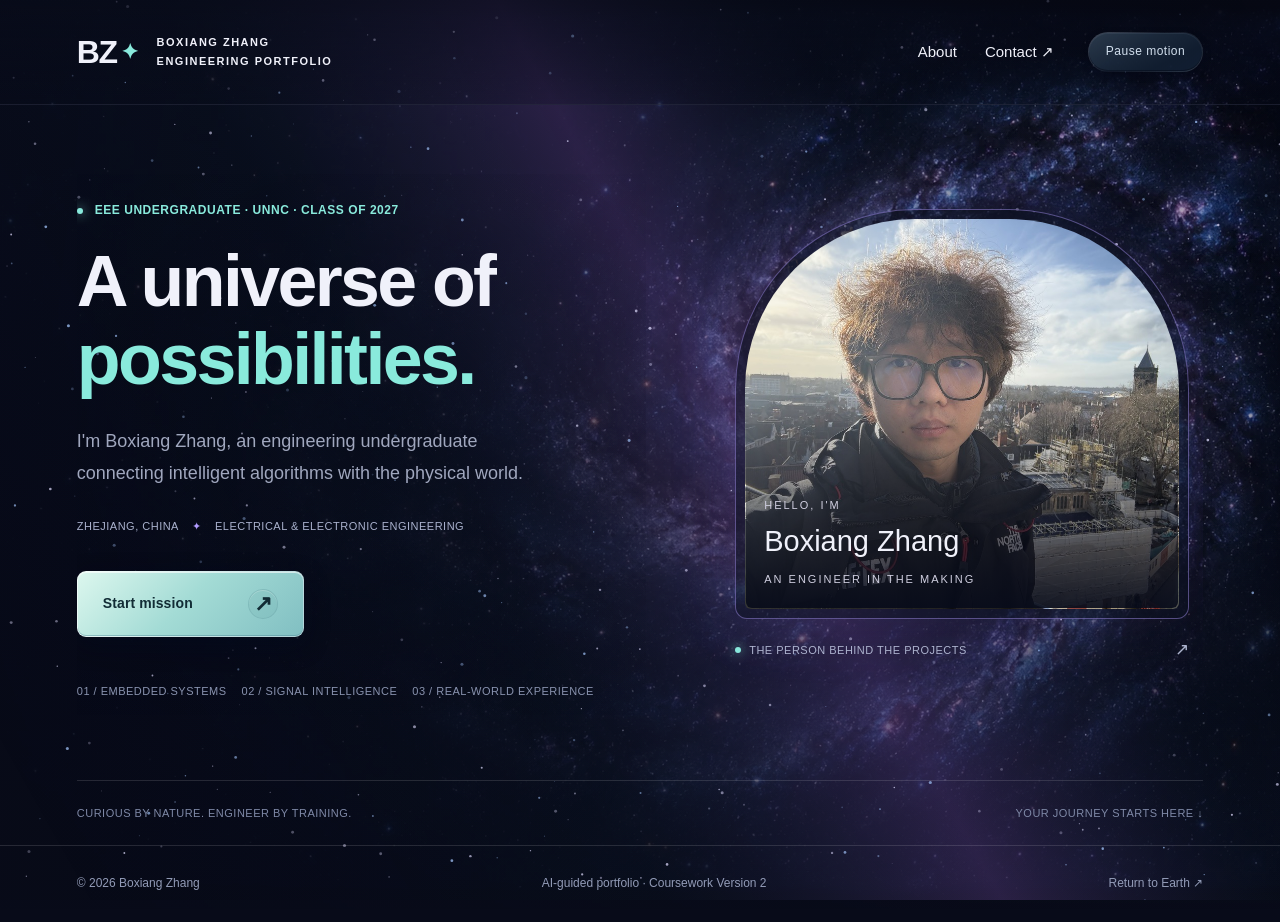
==== version2-20261024/index.html @ 8de01bdb "Publish approved Version 2 portfolio with refined navigation and typography" ====
<!doctype html><html lang="en"><head><meta charset="utf-8"><meta name="viewport" content="width=device-width,initial-scale=1"><meta name="theme-color" content="#080b19"><meta name="description" content="Boxiang Zhang's interactive engineering portfolio. Explore embedded control, physiological signals and industry experience."><title>Home — Boxiang Zhang</title><link rel="icon" href="assets/mark.svg"><link rel="stylesheet" href="assets/galaxy.css?v=20261025-type1"><script src="assets/galaxy-motion.js?v=20261025-instruments4" defer></script><script src="assets/recording-source.js?v=20261025-publish1" defer></script><script src="assets/galaxy.js?v=20261025-publish1" defer></script></head><body class="welcome-site"><a class="skip" href="#main">Skip to content</a><canvas id="galaxy" aria-hidden="true"></canvas><div class="nebula" aria-hidden="true"></div><div class="ring-galaxy" aria-hidden="true"><div class="galaxy-ring ring-b"><span class="orbital-satellite"><img src="assets/satellite-cinematic.webp" alt="" width="640" height="320"></span></div></div><header><a class="brand" href="index.html">BZ<span>✦</span><small>BOXIANG ZHANG<br>ENGINEERING PORTFOLIO</small></a><nav aria-label="Main navigation"><a href="about.html">About</a><a href="contact.html">Contact ↗</a></nav><button id="motion" aria-pressed="false">Pause motion</button></header><main id="main"><section class="home"><div class="hero-copy"><p class="eyebrow"><span class="live-dot"></span> EEE UNDERGRADUATE · UNNC · CLASS OF 2027</p><h1>A universe of<br><em>possibilities.</em></h1><p class="intro">I'm Boxiang Zhang, an engineering undergraduate connecting intelligent algorithms with the physical world.</p><p class="location">ZHEJIANG, CHINA <span>✦</span> ELECTRICAL &amp; ELECTRONIC ENGINEERING</p><a class="button primary" href="explore.html">Start mission <span>↗</span></a><div class="home-tracks"><span>01 / EMBEDDED SYSTEMS</span><span>02 / SIGNAL INTELLIGENCE</span><span>03 / REAL-WORLD EXPERIENCE</span></div></div><figure class="portrait"><div class="portrait-window"><img src="assets/portrait.jpg" alt="Boxiang Zhang overlooking a city skyline" width="1024" height="768"><div class="portrait-caption"><span>HELLO, I'M</span><strong>Boxiang Zhang</strong><span>AN ENGINEER IN THE MAKING</span></div></div><figcaption><span class="live-dot"></span> THE PERSON BEHIND THE PROJECTS <span>↗</span></figcaption><span class="coordinate">30° N / EXPLORING WHAT'S NEXT</span></figure></section><div class="home-bottom"><span>CURIOUS BY NATURE. ENGINEER BY TRAINING.</span><span>YOUR JOURNEY STARTS HERE ↓</span></div></main><footer><span>© 2026 Boxiang Zhang</span><span>AI-guided portfolio · Coursework Version 2</span><a href="index.html">Return to Earth ↗</a></footer><div id="launch" aria-hidden="true"><div class="launch-stars"></div><div class="rocket">🚀</div><p>LAUNCHING NEXT DESTINATION</p><span>BOXIANG ZHANG / EXPLORATION IN PROGRESS</span></div></body></html>
---- version2-20261024/assets/galaxy.css ----
:root{--font:-apple-system,BlinkMacSystemFont,"Segoe UI",Roboto,"Helvetica Neue",Arial,"Noto Sans",sans-serif;color-scheme:dark;--bg:#080b19;--ink:#f0f1fa;--muted:#a0a7be;--cyan:#89eadc;--line:#ffffff20;--purple:#b29cff}*{box-sizing:border-box}body{margin:0;background:var(--bg);color:var(--ink);font-family:var(--font);font-size:16px;line-height:1.65}a{color:inherit;text-decoration:none}button{font:inherit;color:inherit;cursor:pointer}button,a{-webkit-tap-highlight-color:transparent}button:focus-visible,a:focus-visible,summary:focus-visible{outline:2px solid var(--cyan);outline-offset:6px}button{border:1px solid var(--line);background:#ffffff08;border-radius:30px;padding:9px 17px}button:hover{border-color:var(--cyan)}#galaxy{position:fixed;inset:0;width:100%;height:100%;z-index:-2;pointer-events:none}.nebula{position:fixed;inset:0;z-index:-1;pointer-events:none;background:radial-gradient(ellipse at 72% 32%,#5c39ac22,transparent 48%),radial-gradient(ellipse at 25% 70%,#14777b15,transparent 50%)}header{max-width:1440px;margin:auto;padding:32px 6%;display:flex;align-items:center;gap:34px;border-bottom:1px solid var(--line)}.brand{font-family:var(--font);font-size:32px;display:flex;align-items:center;gap:4px;line-height:1}.brand>span{color:var(--cyan);font-size:21px}.brand small{font-family:var(--font);margin-left:15px;font-size:11px;letter-spacing:1.5px;line-height:1.7}nav{display:flex;gap:32px;margin-left:auto;font-size:15px}nav a:hover,.back:hover{color:var(--cyan)}#motion{font-size:12px;letter-spacing:.5px}main{max-width:1440px;padding:0 6%;margin:auto;min-height:calc(100vh - 235px)}h1,h2,h3,strong{font-family:var(--font)}h1{font-size:clamp(46px,5.6vw,82px);font-weight:500;line-height:1.08;letter-spacing:-4px;margin:22px 0}em{font-style:normal;color:var(--cyan)}.eyebrow,.mission-id,.panel-top,.wave-label,.location,.home-tracks,.home-bottom,.breadcrumbs,.demo-note,.coordinate,.portrait figcaption,.next-mission>span{font-size:12px;letter-spacing:1.7px;font-weight:500}.eyebrow{color:var(--cyan)}.live-dot{display:inline-block;height:6px;width:6px;background:var(--cyan);border-radius:50%;box-shadow:0 0 12px var(--cyan);margin-right:8px;animation:twinkle 2s infinite}.home{display:grid;grid-template-columns:1.15fr 1fr;gap:8%;align-items:center;padding:85px 0 65px;min-height:660px}.intro{font-size:18px;color:var(--muted);max-width:450px;line-height:1.8;margin:27px 0}.location{color:#aab2ce;font-size:11px;letter-spacing:1px}.location span{color:var(--purple);margin:0 10px}.button{display:inline-flex;gap:45px;align-items:center;background:var(--cyan);color:#0a2025;padding:17px 25px;border-radius:5px;margin-top:25px;font-size:14px;font-weight:700;box-shadow:0 0 35px #89eadc12;transition:transform .2s,box-shadow .2s}.button:hover{transform:translateY(-3px);box-shadow:0 0 35px #89eadc40}.button span{font-size:23px}.home-tracks{display:flex;gap:15px;color:#8993af;margin-top:45px;font-size:11px;letter-spacing:.7px}.portrait{position:relative;margin:0;padding:14px}.portrait-window{position:relative;border:1px solid #b29cff70;padding:9px;background:#0e132780;border-radius:180px 180px 12px 12px;box-shadow:0 0 70px #7f5bce20}.portrait img{display:block;width:100%;height:390px;object-fit:cover;object-position:55% center;border-radius:170px 170px 6px 6px}.portrait-window:after{content:'';position:absolute;inset:10px;background:linear-gradient(transparent 45%,#070b1aeb);border-radius:170px 170px 6px 6px;pointer-events:none}.portrait-caption{position:absolute;bottom:30px;left:28px;z-index:1;display:flex;flex-direction:column}.portrait-caption span{font-size:11px;letter-spacing:2px;color:#cfcedf}.portrait-caption strong{font-size:29px;font-weight:500;margin:4px 0}.portrait figcaption{display:flex;align-items:center;color:#afb6cf;font-size:11px;padding:17px 0;letter-spacing:1px}.portrait figcaption>span:last-child{margin-left:auto;font-size:17px}.coordinate{position:absolute;top:40%;right:-44px;writing-mode:vertical-rl;color:#8993af;font-size:11px}.orbit{position:absolute;inset:-30px;border:1px solid #a68af51a;border-radius:50%;transform:rotate(-20deg);pointer-events:none}.orbit-two{inset:40px -44px;transform:rotate(25deg)}.orbit-one:after{content:'';position:absolute;top:17%;left:14%;width:7px;height:7px;border-radius:50%;background:var(--purple);box-shadow:0 0 19px var(--purple)}.home-bottom{display:flex;justify-content:space-between;border-top:1px solid var(--line);padding:23px 0;color:#7f89a7;font-size:11px}footer{max-width:1440px;margin:auto;padding:28px 6%;display:flex;gap:20px;justify-content:space-between;font-size:12px;color:#929bb7;border-top:1px solid var(--line)}.breadcrumbs{padding:28px 0;display:flex;justify-content:space-between;gap:20px;color:#8993af;font-size:11px}.back{color:#d1d7e8;font-size:14px;letter-spacing:0}.page-heading{padding:20px 0 35px}.page-heading h1{font-size:clamp(42px,5vw,67px);letter-spacing:-2.5px}.page-heading>p:last-child{color:var(--muted);font-size:16px}.mission-grid{display:grid;grid-template-columns:1fr 1fr;gap:23px;margin-bottom:35px}.mission{padding:30px 34px;background:linear-gradient(130deg,#151a32d9,#101426a8);border:1px solid #b29cff32;border-radius:12px;position:relative;overflow:hidden;transition:transform .25s,border-color .25s}.mission:hover{transform:translateY(-5px);border-color:var(--cyan)}.mission-id{color:var(--purple)}.mission h2{font-size:32px;font-weight:500;letter-spacing:-1px;line-height:1.2;margin:13px 0}.mission p{font-size:14px;color:var(--muted);max-width:380px}.mission-link{display:flex;justify-content:space-between;align-items:center;border-top:1px solid var(--line);padding-top:15px;margin-top:25px;font-size:14px;color:var(--cyan)}.mission-link b{font-size:23px}.mission-art{position:relative;height:135px;display:grid;place-items:center}.planet{font-size:120px;color:#a5a3e8;text-shadow:0 0 60px #ae89ff88;line-height:1}.orbit-line{position:absolute;width:240px;height:60px;border:1px solid #89eadc50;border-radius:50%;transform:rotate(-25deg)}.mini-car{position:absolute;color:var(--cyan);font-size:35px;animation:orbit 8s linear infinite;z-index:1}.pulse-art svg{width:90%;height:90px;filter:drop-shadow(0 0 9px #89eadc55)}.pulse-art path{fill:none;stroke:var(--cyan);stroke-width:2;stroke-dasharray:900;animation:wave 4s linear infinite}.compact h2{font-size:26px;margin-top:23px}.contact-link{display:block;text-align:center;color:var(--muted);font-size:15px;padding:5px 0 45px}.demo-layout{display:grid;grid-template-columns:1.3fr 1fr;gap:45px;align-items:start;margin:10px 0 60px}.demo-panel{border:1px solid #b29cff40;border-radius:12px;background:#0b1122d9;overflow:hidden;box-shadow:0 20px 70px #0003}.panel-top{display:flex;justify-content:space-between;padding:19px 22px;border-bottom:1px solid var(--line);font-size:11px;color:var(--cyan);gap:10px}.demo-panel canvas{display:block;width:100%;height:auto}#car{aspect-ratio:900/520}.telemetry{display:grid;grid-template-columns:1.4fr 1fr 1fr;padding:15px 22px;background:#ffffff04;gap:10px}.telemetry span,.monitor-readings>div>span{display:block;font-size:11px;letter-spacing:1.5px;color:var(--muted)}.telemetry strong{font-size:14px;font-weight:500}.task-buttons{display:flex;flex-wrap:wrap;gap:8px;padding:18px 22px}.task-buttons button{font-size:12px;padding:7px 12px}.task-buttons .active{background:#89eadc16;color:var(--cyan);border-color:#89eadc80}.demo-note{padding:0 22px 20px;color:#9aa6c2;font-size:11px;line-height:1.8;letter-spacing:.3px;margin:0}.source-copy h3{font-size:36px;font-weight:500;line-height:1.2;letter-spacing:-1px;margin:12px 0 25px}.source-copy p{color:var(--muted);font-size:14px}.source-copy .eyebrow{font-size:11px;color:var(--purple)}.tags{display:flex;gap:7px;flex-wrap:wrap;padding:0;list-style:none;margin:25px 0}.tags li{padding:4px 10px;border:1px solid var(--line);font-size:12px;border-radius:20px}details{border-top:1px solid var(--line);padding:18px 0}summary{cursor:pointer;list-style:none;color:var(--cyan);font-size:15px;display:flex;justify-content:space-between}details[open] summary{margin-bottom:20px}h4{font-size:15px;margin:18px 0 5px}.detail-foot{font-size:14px!important}.next-mission{border-top:1px solid var(--line);display:flex;align-items:center;gap:25px;padding:27px 0 40px;font-family:var(--font);font-size:23px}.next-mission>span{color:var(--muted);font-family:var(--font);font-size:11px}.next-mission b{margin-left:auto;color:var(--cyan)}.monitor-readings{display:grid;grid-template-columns:1fr 1.4fr;padding:22px;gap:20px}.monitor-readings strong{display:block;font-size:38px;line-height:1.3;font-weight:400;color:var(--cyan)}.monitor-readings small{display:block;color:var(--muted);font-size:12px}.monitor-readings>div:last-child strong{color:var(--purple);font-size:32px}.heart{display:inline-block;color:var(--cyan);font-style:normal;animation:heartbeat .833s infinite}.wave-label{display:flex;justify-content:space-between;padding:5px 22px;color:var(--cyan);font-size:11px}.wave-label:has(+ #ppg){color:var(--purple)}.pipeline{display:flex;justify-content:space-between;gap:5px;margin:15px 22px;padding:15px 0;border-block:1px solid var(--line);font-size:11px;color:#c3cce0}.pipeline i{color:var(--cyan)}.content-page{padding:20px 0 55px}.section-top h2,.about h2{font-size:clamp(40px,4.5vw,62px);line-height:1.15;letter-spacing:-2px;font-weight:500}.soft{color:var(--cyan)}.section-top{display:flex;justify-content:space-between;align-items:center;gap:25px}.section-note{color:var(--muted);font-size:15px}.experience-row{display:grid;grid-template-columns:180px 1fr 40px;gap:40px;padding:35px 0;border-top:1px solid var(--line)}.date{color:var(--cyan);font-size:14px}.date span{display:block;color:var(--muted);font-size:11px;margin-top:7px}.experience-row h3{font-size:27px;font-weight:500;margin:4px 0}.experience-row p{color:var(--muted);max-width:680px;font-size:14px}.experience-row .role{color:var(--purple);font-size:14px;margin:0}.department{font-size:14px!important}.row-index{color:#717c9c}.about{display:grid;grid-template-columns:1.2fr 1fr;gap:80px;align-items:center;padding-top:10px}.about-copy>p:not(.eyebrow){color:var(--muted);font-size:15px}.education{display:flex;gap:20px;border-top:1px solid var(--line);padding-top:25px;margin-top:30px}.education h3{margin:0}.education p{color:var(--muted);font-size:15px}.education span{font-size:12px;color:var(--cyan)}.award{font-size:14px!important;color:var(--purple)!important}.toolkit>div{border-bottom:1px solid var(--line);padding:15px 0}.toolkit h3{font-weight:500;margin:5px 0;font-size:19px}.toolkit p{color:var(--muted);font-size:15px;margin:6px 0}.tool-number{font-size:11px;color:var(--purple)}.contact{padding:45px 0}.contact-heading{display:flex;align-items:center;justify-content:space-between}.contact h2{font-size:clamp(50px,7vw,100px);font-weight:500;line-height:1.12;letter-spacing:-4px}.contact-arrow{font-size:100px;color:var(--cyan)}.contact-links{display:flex;align-items:center;gap:25px;flex-wrap:wrap}.contact-links>a:first-child{font-size:clamp(16px,2vw,26px);color:var(--cyan)}.contact-links button{font-size:14px}.github{margin-left:auto;font-size:15px}.sr,.skip{position:absolute;width:1px;height:1px;overflow:hidden;clip-path:inset(50%)}.skip:focus{position:fixed;top:10px;left:10px;width:auto;height:auto;clip-path:none;background:var(--bg);padding:10px;z-index:9}#launch{display:none;position:fixed;inset:0;background:#080b19f5;z-index:100;place-content:center;text-align:center;pointer-events:all}#launch.active{display:grid}#launch .rocket{font-size:70px;animation:launch .75s ease-in forwards}#launch p{font-size:13px;letter-spacing:4px;color:var(--cyan);margin-top:40px}#launch>span{font-size:11px;letter-spacing:2px;color:var(--muted)}.launch-stars{position:absolute;inset:0;background:repeating-linear-gradient(105deg,transparent 0 8%,#a6b7ff0a 8.1% 8.2%,transparent 8.3% 15%);animation:warp .8s linear}body.motion-paused *,body.motion-paused *:before,body.motion-paused *:after{animation-play-state:paused!important}@keyframes launch{0%{transform:translate(-70px,90px) rotate(-10deg);opacity:0}25%{opacity:1}100%{transform:translate(130px,-190px) rotate(-10deg);opacity:0}}@keyframes warp{to{transform:scale(3);opacity:0}}@keyframes twinkle{50%{opacity:.4}}@keyframes heartbeat{15%{transform:scale(1.4)}30%{transform:scale(1)}45%{transform:scale(1.2)}}@keyframes wave{0%{stroke-dashoffset:900}100%{stroke-dashoffset:0}}@keyframes orbit{0%{transform:translate(-100px,36px)}50%{transform:translate(100px,-36px)}100%{transform:translate(-100px,36px)}}
@media(min-width:1600px){.home{min-height:760px}.portrait img{height:450px}}@media(max-width:1000px){header{gap:20px}.home{gap:5%;padding-top:60px;min-height:620px}.home h1{font-size:60px}.portrait img{height:340px}.home-tracks{flex-direction:column;gap:5px}.coordinate{right:-20px}.demo-layout{gap:25px;grid-template-columns:1.2fr 1fr}.monitor-readings strong{font-size:30px}.monitor-readings>div:last-child strong{font-size:25px}.about{gap:40px}}@media(max-width:700px){header{padding:22px 6%;gap:12px;flex-wrap:wrap}.brand{font-size:27px}.brand small{font-size:11px;margin-left:8px}nav{gap:18px;font-size:13px}#motion{padding:5px 10px;font-size:11px;margin-left:auto}.home{grid-template-columns:1fr;gap:55px;padding:40px 0 25px}.home h1{font-size:clamp(49px,10vw,70px);letter-spacing:-2.5px}.eyebrow{font-size:11px;letter-spacing:1px}.intro{font-size:16px}.location{font-size:11px}.home-tracks{flex-direction:row;flex-wrap:wrap;margin-top:27px;font-size:11px}.portrait{width:85%;max-width:390px;margin:0 auto}.portrait img{height:350px}.coordinate{right:-24px}.orbit{inset:-15px}.orbit-two{inset:35px -25px}.home-bottom{gap:20px;font-size:11px;margin-top:25px}.home-bottom span:last-child{text-align:right}footer{flex-wrap:wrap;font-size:11px;gap:8px 18px}footer a{margin-left:auto}.breadcrumbs>span{font-size:11px;letter-spacing:.5px}.page-heading{padding:10px 0 20px}.page-heading h1{font-size:44px}.page-heading>p:last-child{font-size:14px}.mission-grid,.demo-layout,.about{grid-template-columns:1fr}.mission-grid{gap:15px}.mission{padding:25px}.mission h2{font-size:29px}.mission-art{height:115px}.demo-layout{gap:30px}.source-copy h3{font-size:32px}.next-mission{font-size:20px;gap:15px;flex-wrap:wrap}.next-mission>span{width:100%;font-size:11px}.section-top{display:block}.section-note{margin-bottom:30px}.experience-row{grid-template-columns:1fr;gap:12px}.experience-row .row-index{display:none}.experience-row h3{font-size:25px}.date span{display:inline;margin-left:15px}.about{gap:25px}.contact h2{font-size:49px;letter-spacing:-2px}.contact-arrow{font-size:55px}.contact-links{gap:17px}.contact-links>a:first-child{width:100%}.github{margin-left:0}.contact{padding:15px 0}.monitor-readings{gap:10px}.monitor-readings strong{font-size:36px}.monitor-readings>div:last-child strong{font-size:29px}}
@media(prefers-reduced-motion:reduce){*,*:before,*:after{animation:none!important;scroll-behavior:auto!important;transition:none!important}}
/* Decorative orbits stay inside the page's paint boundary. */
html{overflow-x:clip}.home{overflow:clip}
/* Revision 1: a restrained interface around expressive scientific and space visuals. */
body{font-family:var(--font);-webkit-font-smoothing:antialiased;text-rendering:optimizeLegibility}h1{font-weight:600;letter-spacing:-2.6px}h2,h3{font-weight:600}.brand{font-weight:650;letter-spacing:-1.3px}.brand small{letter-spacing:1.5px;font-weight:600}header{background:linear-gradient(#080b19a6,#080b1940);border-color:#c7d4ff18}nav{font-weight:500}button{font-weight:500}.eyebrow,.mission-id{font-weight:600}.mission{background:linear-gradient(135deg,#141d32fa,#10172bf5);border-color:#b7c9ed30;box-shadow:0 12px 38px #0002;transition:transform .25s,border-color .25s,box-shadow .25s}.mission:hover{box-shadow:0 10px 35px #69d8c812;transform:translateY(-4px)}.mission h2{font-size:30px;font-weight:600;letter-spacing:-.8px}.mission p{line-height:1.8}.mission-art{height:160px;margin-top:12px}.driving-art{display:block}.card-animation{display:block;width:100%;height:100%;object-fit:contain}.art-caption{position:absolute;bottom:-4px;left:0;width:100%;text-align:center;font-size:11px;letter-spacing:1.5px;color:#9badc4}.small-art{height:85px;margin:18px 0 4px}.compact h2{margin-top:12px;font-size:26px}.pulse-art svg{height:120px}.pulse-art path{stroke-width:2.1}.nebula{background:radial-gradient(ellipse at 80% 20%,#5b399f25,transparent 50%),radial-gradient(ellipse at 15% 80%,#16687520,transparent 45%)}.demo-panel{background:#0c1324f7;border-color:#b7c9ed30}.panel-top{background:#121c2e80;font-weight:600;letter-spacing:1.5px;flex-wrap:wrap}.source-copy h3{font-weight:600;letter-spacing:-.9px}.source-copy{padding-top:8px}.source-copy p{line-height:1.85}.task-description{margin:0 22px 18px;padding:15px 16px;border-left:2px solid #89eadc90;background:#89eadc08;border-radius:0 5px 5px 0;font-size:14px;color:#b2bfd4;line-height:1.8}.mission-tabs{display:grid;grid-template-columns:1fr 1fr;gap:9px}.mission-tabs button{text-align:left;border-radius:6px;font-size:13px;padding:11px 12px}.demo-note{line-height:1.9;letter-spacing:.1px}.demo-note a{color:var(--cyan);border-bottom:1px solid #89eadc50;line-height:2.4}.telemetry{border-block:1px solid #ffffff10}.telemetry strong{font-weight:550}.telemetry span{font-weight:600}.monitor-readings strong{font-variant-numeric:tabular-nums;font-weight:500;font-size:38px}.monitor-readings>div:last-child strong{font-size:31px}.monitor-readings small{font-size:11px;margin-top:4px}.monitor-readings{background:#121c2e50;padding-bottom:20px}.wave-label{padding-top:12px;padding-bottom:8px;letter-spacing:1.2px}.wave-label span:last-child{opacity:.8;font-size:11px}.pressure-label{color:#f2b784}.replay-meta{display:flex;justify-content:space-between;gap:15px;padding:15px 22px 5px;color:#a6b8d0;font-size:11px;letter-spacing:.8px;font-variant-numeric:tabular-nums}.pipeline{color:#b9c7d9;font-size:11px}.section-top h2,.about h2{font-weight:600;letter-spacing:-1.4px}.experience-row h3,.toolkit h3{font-weight:600}.section-note{line-height:1.9}.next-mission{font-weight:500}.contact h2{letter-spacing:-2.5px;font-weight:600}.button{font-weight:600;letter-spacing:.1px}#remote-controls{padding:0 22px 22px}#remote-controls[hidden]{display:none}#remote-controls p{font-size:13px;color:var(--muted);margin-top:0}.dpad{display:inline-grid;grid-template-columns:repeat(3,42px);grid-template-rows:repeat(2,36px);gap:6px;vertical-align:middle;margin-right:15px}.dpad button{padding:0;border-radius:5px;font-size:20px;touch-action:none;user-select:none}.dpad button:active{background:#89eadc35}.dpad [data-drive=up]{grid-column:2}.dpad [data-drive=left]{grid-column:1;grid-row:2}.dpad [data-drive=down]{grid-column:2;grid-row:2}.dpad [data-drive=right]{grid-column:3;grid-row:2}#reset-car{font-size:12px}.home .hero-copy{position:relative}.home .hero-copy:before{content:'';position:absolute;inset:-15px;background:radial-gradient(ellipse,#080b1940,transparent);z-index:-1}
@media(max-width:700px){h1{letter-spacing:-1.8px}.mission-art{height:140px}.small-art{height:75px}.mission h2{font-size:27px}.compact h2{font-size:24px}.mission-tabs button{font-size:12px;padding:10px}.panel-top{font-size:11px;gap:8px}.monitor-readings>div:last-child strong{font-size:27px}.monitor-readings strong{font-size:34px}.replay-meta{font-size:11px;letter-spacing:.3px}.source-copy p{font-size:14px}.contact h2{font-size:54px}.page-heading h1{font-size:43px;font-weight:600;letter-spacing:-1.5px}}
/* Keep the entire signal icon visible while its glow follows the heartbeat. */
.pulse-art path{stroke-dasharray:none;animation:card-pulse 2.6s ease-in-out infinite}.pulse-art svg{filter:drop-shadow(0 0 7px #89eadc60)}@keyframes card-pulse{0%,100%{opacity:.65;stroke-width:2}35%{opacity:1;stroke-width:2.7}55%{opacity:.8;stroke-width:2}}
/* Remote driving is a complete, viewport-contained station, opened by task 03. */
body.remote-open{overflow:hidden}#remote-dialog{color:var(--ink);background:#0a1120;border:1px solid #6e9da661;border-radius:18px;width:min(1220px,calc(100vw - 32px));height:min(800px,calc(100dvh - 32px));max-width:none;max-height:none;padding:0;overflow:hidden;box-shadow:0 0 120px #0009}#remote-dialog:not([open]){display:none}#remote-dialog[open]{display:grid;grid-template-rows:auto minmax(0,1fr) auto}#remote-dialog::backdrop{background:#030713d9;backdrop-filter:blur(10px)}.remote-header{display:flex;align-items:center;justify-content:space-between;padding:20px 26px;border-bottom:1px solid #ffffff18;gap:16px}.remote-header .eyebrow{margin:0 0 5px;font-size:11px}.remote-header h2{font-size:28px;font-weight:600;letter-spacing:-.6px;margin:0;line-height:1.2}.remote-window-actions{display:flex;gap:8px}.remote-window-actions button{font-size:14px;padding:8px 13px;border-radius:7px;white-space:nowrap}.remote-workspace{display:grid;grid-template-columns:minmax(0,1fr) 270px;gap:20px;padding:20px;min-height:0;overflow:hidden}.remote-stage{display:grid;grid-template-rows:auto minmax(0,1fr) auto;border:1px solid #88b8cb30;border-radius:10px;background:#0b1425;min-height:0;overflow:hidden}.wireless-strip{display:flex;gap:12px;align-items:center;padding:14px 17px;border-bottom:1px solid #ffffff12;flex-wrap:wrap}.wireless-badge{display:inline-flex;align-items:center;gap:6px;font-size:13px;font-weight:550;color:#89eadc}.wireless-badge svg{width:20px;height:20px;fill:none;stroke:currentColor;stroke-width:1.8;stroke-linecap:round;stroke-linejoin:round}.wireless-badge.bluetooth{color:var(--purple)}.connection-pill{margin-left:auto;color:#a4c1cc;font-size:11px;letter-spacing:1px}.connection-pill i{display:inline-block;width:5px;height:5px;background:#89eadc;border-radius:50%;margin-right:5px}#remote-canvas-slot{min-height:0;min-width:0;display:flex;align-items:center;justify-content:center;overflow:hidden}#remote-canvas-slot #car{display:block;width:100%;height:100%;object-fit:contain;aspect-ratio:auto;max-height:100%}.remote-live{display:flex;align-items:center;justify-content:space-between;gap:12px;padding:13px 16px;border-top:1px solid #ffffff12;background:#12223580;font-size:12px;font-variant-numeric:tabular-nums}#remote-command{color:#89eadc}#remote-travel{color:#9ab0c8;white-space:nowrap}.remote-console{display:flex;flex-direction:column;gap:14px;min-height:0}.console-label{color:var(--purple);font-size:11px;letter-spacing:1.7px}.control-intro h3{font-size:25px;font-weight:600;margin:7px 0}.control-intro p{font-size:14px;line-height:1.8;color:var(--muted);margin:0}#remote-controls-slot{border:1px solid #89eadc25;border-radius:10px;padding:18px 10px;background:linear-gradient(145deg,#17313b90,#111b2c)}#remote-dialog #remote-controls{padding:0;text-align:center}#remote-dialog #remote-controls>p{display:none}#remote-dialog .dpad{grid-template-columns:repeat(3,54px);grid-template-rows:repeat(2,48px);gap:9px;margin:0 auto 17px;display:grid;width:max-content}#remote-dialog .dpad button{border-color:#9fc2cc55;background:#182b3e;box-shadow:0 3px 0 #030a14;font-size:25px;font-weight:500;transition:background .12s,transform .12s}#remote-dialog .dpad button.pressed,#remote-dialog .dpad button:active{background:#89eadc;color:#0a2029;transform:translateY(2px);box-shadow:0 1px 0 #030a14}#remote-dialog #reset-car{font-size:13px;padding:8px 15px;border-radius:6px;color:#d7dfed}.command-link{display:flex;align-items:center;justify-content:space-between;gap:6px;font-size:11px;color:#a2b5c9;letter-spacing:.5px;padding:12px 2px}.command-dots{display:flex;gap:7px}.command-dots i{width:4px;height:4px;border-radius:50%;background:#6c8ca0;animation:command-flow 1.6s linear infinite}.command-dots i:nth-child(2){animation-delay:.2s}.command-dots i:nth-child(3){animation-delay:.4s}.transmitting .command-dots i{background:#89eadc;box-shadow:0 0 10px #89eadc;animation-duration:.6s}.remote-disclaimer{font-size:12px;color:#8196b0;line-height:1.8;margin:0}.remote-footer{display:flex;align-items:center;gap:20px;padding:12px 22px;border-top:1px solid #ffffff18;font-size:12px;color:#a5b5ca}.remote-footer kbd{display:inline-block;background:#19283b;border:1px solid #7e9db537;border-radius:4px;padding:1px 5px;font:inherit;color:#d3dfec;margin-right:3px}.remote-footer b{font-weight:500;color:#d3dfec}#remote-stop{color:#ffb3bc;border-color:#ff9dac35;border-radius:6px;padding:5px 12px;font-size:13px;margin-left:auto}.escape-hint{white-space:nowrap}.remote-reopen{display:flex;flex-direction:column;align-items:center;justify-content:center;gap:10px;width:calc(100% - 40px);margin:20px;padding:35px 20px;border-radius:10px;background:#89eadc0b;border:1px solid #89eadc66}.remote-reopen[hidden]{display:none}.remote-reopen span{font-size:12px;letter-spacing:1.2px;color:var(--cyan)}.remote-reopen strong{font-size:23px;font-weight:600}.remote-reopen small{color:var(--muted);font-size:13px}@keyframes command-flow{50%{opacity:.25;transform:translateX(3px)}}
@media(max-width:850px){.remote-workspace{grid-template-columns:minmax(0,1fr) 225px;gap:14px;padding:14px}.remote-header{padding:16px 20px}.remote-header h2{font-size:24px}.control-intro h3{font-size:22px}.connection-pill{font-size:11px;letter-spacing:.5px}#remote-dialog .dpad{grid-template-columns:repeat(3,47px);grid-template-rows:repeat(2,43px)}.remote-live{font-size:11px;gap:6px;flex-wrap:wrap}}
@media(max-width:600px){#remote-dialog{width:calc(100vw - 16px);height:calc(100dvh - 16px);border-radius:12px}.remote-header{padding:12px 14px;gap:8px}.remote-header .eyebrow{font-size:11px;letter-spacing:.9px}.remote-header h2{font-size:22px}.remote-window-actions button{padding:7px 10px;font-size:16px}.remote-window-actions span{display:none}.remote-workspace{grid-template-columns:1fr;grid-template-rows:minmax(0,1fr) auto;gap:12px;padding:12px}.wireless-strip{padding:8px 11px;gap:10px}.wireless-badge{font-size:12px}.wireless-badge svg{width:17px;height:17px}.connection-pill{font-size:11px}.remote-live{padding:8px 10px;font-size:11px;min-height:31px}.remote-console{display:grid;grid-template-columns:1fr 1.2fr;gap:8px 13px;align-items:center}.control-intro{grid-column:1;grid-row:1}.control-intro h3{font-size:21px;margin:4px 0}.control-intro p{font-size:12px;line-height:1.6}.console-label{font-size:11px;letter-spacing:.7px}#remote-controls-slot{grid-column:2;grid-row:1 / 3;padding:10px 5px}.command-link{grid-column:1;grid-row:2;font-size:11px;padding:3px 0;letter-spacing:0;gap:4px}.command-dots{gap:3px}.remote-disclaimer{grid-column:1 / 3;font-size:11px;line-height:1.5;margin:0}#remote-dialog .dpad{grid-template-columns:repeat(3,39px);grid-template-rows:repeat(2,35px);gap:6px;margin-bottom:9px}#remote-dialog .dpad button{font-size:21px}#remote-dialog #reset-car{font-size:11px;padding:5px 9px}.remote-footer{font-size:11px;padding:8px 12px;gap:8px}.remote-footer kbd{padding:0 3px;margin-right:1px}.escape-hint{display:none}#remote-stop{font-size:11px;padding:5px 9px}}
@media(max-height:560px) and (min-width:601px){#remote-dialog{height:calc(100dvh - 12px)}.remote-header{padding:8px 16px}.remote-header h2{font-size:20px}.remote-header .eyebrow{font-size:11px;margin-bottom:2px}.remote-workspace{padding:10px;gap:12px;grid-template-columns:minmax(0,1fr) 240px}.remote-console{gap:7px}.control-intro h3{font-size:17px;margin:2px 0}.control-intro p{font-size:12px;line-height:1.4}.console-label{font-size:11px}#remote-controls-slot{padding:8px}.remote-disclaimer{font-size:11px;line-height:1.5}.command-link{padding:2px}.remote-footer{padding:6px 14px}.wireless-strip{padding:8px 12px}#remote-dialog .dpad{grid-template-columns:repeat(3,40px);grid-template-rows:repeat(2,30px);gap:5px;margin-bottom:8px}#remote-dialog .dpad button{font-size:20px}#remote-dialog #reset-car{padding:4px 10px;font-size:11px}}
.task-explanation{padding:16px 0;border-top:1px solid #ffffff14}.task-explanation h4{margin:0 0 7px;font-size:15px;color:#d5e2ee;font-weight:600}.task-explanation p{margin:0;font-size:15px}.project-background{margin-top:20px}.project-background .detail-copy>h3{font-size:25px}.project-background .detail-copy>.eyebrow{margin-top:22px}.project-background .detail-copy>p{font-size:14px}

/* Readable small copy and a slowly shifting galactic gradient. */
.nebula{background:radial-gradient(ellipse at 76% 24%,#7854bf3d,transparent 58%),radial-gradient(ellipse at 18% 72%,#176f8540,transparent 52%),radial-gradient(ellipse at 63% 90%,#934e9023,transparent 50%);animation:galaxy-drift 24s ease-in-out infinite alternate;transform-origin:center;inset:-7%;filter:blur(10px)}
@keyframes galaxy-drift{0%{transform:translate(-1.5%,0) rotate(-3deg) scale(1.02)}100%{transform:translate(2%,-1.5%) rotate(4deg) scale(1.1)}}
#cursor-trail{position:fixed;inset:0;width:100vw;height:100dvh;pointer-events:none;z-index:95;contain:strict}
@media(prefers-reduced-motion:reduce){.nebula{animation:none}#cursor-trail{display:none}}
@media(pointer:coarse){#cursor-trail{display:none}}
/* Keep the enlarged controller labels within compact phone viewports. */
.remote-stage,.remote-console,.remote-console>*{min-width:0}#remote-stop{flex-shrink:0;white-space:nowrap}
@media(max-width:600px){.remote-workspace{grid-template-columns:minmax(0,1fr)}.remote-console{grid-template-columns:minmax(0,1fr) 141px}.command-link{flex-wrap:wrap;justify-content:flex-start;gap:4px 6px}.connection-pill{letter-spacing:.3px}}

/* Tilted concentric orbital galaxy behind the content. */
.ring-galaxy{position:fixed;right:-160px;top:13vh;width:650px;height:650px;z-index:-1;pointer-events:none;transform:rotate(-27deg) scaleY(.48);opacity:.46;contain:layout style;animation:orbital-drift 34s ease-in-out infinite alternate}
.galaxy-core{position:absolute;inset:39%;border-radius:50%;background:radial-gradient(circle,#e3d8fa73 0%,#c2a6f93b 25%,#8c73df18 55%,transparent 75%);filter:blur(12px);box-shadow:0 0 65px 20px #9a7ade13}
.galaxy-ring{position:absolute;border-radius:50%;border:1px solid #b8a0f940;box-shadow:0 0 15px #a285ef15,inset 0 0 14px #89eadc0b;animation:orbital-spin 70s linear infinite}
.galaxy-ring:before{content:'';position:absolute;inset:-2px;border-radius:50%;background:conic-gradient(from 25deg,transparent 0deg,#c7b7fa52 65deg,transparent 120deg,transparent 185deg,#89eadc40 245deg,transparent 310deg);mask:radial-gradient(transparent calc(70.7% - 3px),#000 calc(70.7% - 2px));-webkit-mask:radial-gradient(transparent calc(70.7% - 3px),#000 calc(70.7% - 2px))}
.galaxy-ring:after{content:'';position:absolute;top:14%;left:14%;width:5px;height:5px;border-radius:50%;background:#d3c3ff;box-shadow:0 0 12px #b29cff}
.ring-a{inset:6%;animation-duration:85s}.ring-b{inset:17%;animation-direction:reverse;animation-duration:66s;border-color:#89eadc32}.ring-c{inset:28%;animation-duration:48s}.ring-d{inset:37%;animation-direction:reverse;animation-duration:35s;border-color:#89eadc3d}
@keyframes orbital-spin{to{transform:rotate(360deg)}}@keyframes orbital-drift{from{transform:rotate(-27deg) scaleY(.48) translateY(-12px)}to{transform:rotate(-18deg) scaleY(.52) translateY(18px)}}
@media(max-width:700px){.ring-galaxy{width:450px;height:450px;right:-210px;top:20vh;opacity:.3}}
@media(prefers-reduced-motion:reduce){.ring-galaxy,.galaxy-ring{animation:none}}

/* A luminous spiral disk, fine orbit lines and one ring-bound satellite. */
.ring-galaxy{right:-145px;top:10vh;width:710px;height:710px;opacity:.58}.galaxy-disk{position:absolute;inset:9%;animation:orbital-spin 180s linear infinite;opacity:.8}.galaxy-disk img{display:block;width:100%;height:100%;mix-blend-mode:screen}.galaxy-core{inset:40%;filter:blur(18px);opacity:.65}.galaxy-ring{border-color:#c1a9fa2c;box-shadow:0 0 13px #a285ef0d,inset 0 0 12px #89eadc08}.galaxy-ring:before{opacity:.7}.galaxy-ring:after{width:3px;height:3px;box-shadow:0 0 10px #b29cff}.ring-b{border-color:#99ddd74d}.ring-b:after{display:none}
.orbital-satellite{position:absolute;top:0;left:50%;width:76px;height:60px;margin-left:-38px;margin-top:-30px;z-index:2;filter:drop-shadow(0 0 7px #89eadc50);animation:satellite-counterspin 66s linear infinite}.orbital-satellite svg{display:block;width:100%;height:100%;transform:scaleY(1.9)}.satellite-radio{animation:satellite-transmit 2.6s ease-in-out infinite}
@keyframes satellite-counterspin{to{transform:rotate(360deg)}}@keyframes satellite-transmit{0%,100%{opacity:.3}50%{opacity:1}}
@media(max-width:700px){.ring-galaxy{width:490px;height:490px;right:-230px;top:18vh;opacity:.4}.orbital-satellite{width:60px;height:48px;margin-left:-30px;margin-top:-24px}}
@media(prefers-reduced-motion:reduce){.galaxy-disk,.orbital-satellite,.satellite-radio{animation:none}}
/* Detailed orbital satellite: cell grid, metal bus, gold insulation and antenna. */
.orbital-satellite{width:94px;height:70px;margin-left:-47px;margin-top:-35px;filter:drop-shadow(0 2px 3px #030a1990) drop-shadow(0 0 5px #8abbdc25)}.satellite-status{animation:satellite-status 3.5s ease-in-out infinite}
@keyframes satellite-status{0%,100%{opacity:.4}45%{opacity:1}}
@media(max-width:700px){.orbital-satellite{width:76px;height:57px;margin-left:-38px;margin-top:-28px}}
@media(prefers-reduced-motion:reduce){.satellite-status{animation:none}}
/* Unified portfolio console. */
.console-site{padding-left:224px}.console-rail{position:fixed;inset:0 auto 0 0;width:224px;z-index:6;background:linear-gradient(180deg,#0e1728fa,#0a1120fa);border-right:1px solid #9bb9d223;display:flex;flex-direction:column;padding:28px 17px 22px;overflow-y:auto;gap:0}.rail-brand{padding:0 14px;display:flex;flex-direction:column;gap:5px}.rail-brand>span{font-size:31px;font-weight:650;letter-spacing:-1.5px;line-height:1.1}.rail-star{color:var(--cyan);font-size:20px;margin-left:5px}.rail-brand small{font-size:10px;letter-spacing:1.7px;color:#9cafca}.rail-profile{display:flex;align-items:center;gap:10px;padding:25px 8px 21px;border-bottom:1px solid #ffffff12;margin-bottom:20px}.rail-profile img{border-radius:50%;object-fit:cover;object-position:50% 40%;border:1px solid #89eadc55;flex-shrink:0}.rail-profile strong{display:block;font-size:13px;font-weight:550}.rail-profile div>span{display:block;font-size:10px;color:#8da2bc;line-height:1.5;margin-top:4px}.rail-label{font-size:9px;color:#768ba7;letter-spacing:1.6px;margin:0 12px 12px}.console-rail .rail-nav{display:grid;gap:5px;margin:0;font-size:12px}.rail-nav a{display:flex;align-items:center;gap:12px;padding:12px 11px;border:1px solid transparent;border-radius:7px;line-height:1.5;color:#a5b6cd}.rail-nav a>span{font-size:19px;width:22px;text-align:center;color:#8298b5;flex-shrink:0}.rail-nav a:hover{background:#89eadc09;color:#e8f8f5}.rail-nav a[aria-current=page]{background:#89eadc10;border-color:#89eadc2e;color:#b8f1e8}.rail-nav a[aria-current=page]>span{color:#89eadc}.rail-bottom{margin-top:auto;padding:35px 12px 0}.rail-bottom .rail-label{margin:0;font-size:8px;letter-spacing:1px}.rail-bottom p{font-size:13px;color:#c2cddd;margin:6px 0}.rail-bottom>span:last-child{font-size:10px;color:#7388a4}.console-site>header{padding:19px 36px;max-width:none;background:#0b1324d9;backdrop-filter:blur(16px);position:sticky;top:0;z-index:5;min-height:75px;border-bottom:1px solid #a8bed21e}.console-site>header>.brand{display:none}.console-site>header nav{margin-left:0;font-size:12px;gap:28px}.console-site>header #motion{margin-left:auto;font-size:11px}.console-site main{padding:0 36px 30px;max-width:1500px;min-height:calc(100dvh - 157px)}.console-site>footer{padding:24px 36px;max-width:none;background:#0a1222aa;font-size:10px;gap:15px}.console-site .breadcrumbs{font-size:10px;padding:22px 0;letter-spacing:1px}.console-site .page-heading{padding:22px 26px;margin-bottom:24px;background:linear-gradient(120deg,#152038ed,#111a2cec);border:1px solid #a9c2e226;border-radius:12px}.console-site .page-heading h1{font-size:43px;line-height:1.15;letter-spacing:-1.6px;margin:12px 0}.console-site .page-heading>p:last-child{font-size:14px;line-height:1.7;margin-bottom:0}.console-site .demo-layout{gap:22px;margin-top:0}.console-site .source-copy{background:#101b2ce8;border:1px solid #b2c7e326;border-radius:12px;padding:25px;align-self:stretch}.console-site .source-copy h3{font-size:28px;line-height:1.25}.console-site .source-copy p{font-size:14px}.console-site .source-copy .eyebrow{font-size:11px}.console-site .content-page{background:#101b2ced;border:1px solid #adc5e326;border-radius:12px;padding:26px;margin-bottom:25px}.console-site .section-top h2,.console-site .about h2{font-size:40px;letter-spacing:-1px}.console-site .experience-row{grid-template-columns:130px 1fr 25px;gap:24px}.console-site .experience-row h3{font-size:24px}.console-site .about{gap:35px}.console-site .contact{padding:10px 0}.console-site .contact h2{font-size:65px}.console-site .contact-arrow{font-size:70px}.console-site .contact-links{gap:18px}.console-site .home{min-height:0;padding:34px;margin:28px 0;border:1px solid #adc5e32a;border-radius:14px;background:linear-gradient(135deg,#142038e8,#10192ee6);gap:35px}.console-site .home h1{font-size:58px;letter-spacing:-2px}.console-site .home .intro{font-size:16px}.console-site .portrait img{height:340px}.console-site .portrait .coordinate{display:none}.console-site .home-tracks{font-size:10px;flex-wrap:wrap;gap:10px}.console-site .home-bottom{font-size:10px}.console-site .next-mission{font-size:21px}.console-site .next-mission>span{font-size:11px}
.dash-heading{display:flex;align-items:center;justify-content:space-between;gap:20px;padding:30px 0 23px}.dash-heading h1{font-size:42px;letter-spacing:-1.5px;line-height:1.2;margin:7px 0}.heading-dot{color:var(--cyan)}.dash-heading .eyebrow{font-size:10px;margin:0}.dash-heading p:last-child{font-size:14px;color:#97abc5;margin:9px 0 0}.dash-contact{font-size:12px;border:1px solid #89eadc42;color:#b8f3e8;border-radius:7px;padding:10px 15px;white-space:nowrap;background:#89eadc08}.dash-stats{display:grid;grid-template-columns:repeat(4,minmax(0,1fr));border:1px solid #b3c9e226;border-radius:10px;overflow:hidden;background:#101b2eef;margin-bottom:22px}.dash-stats>div{padding:19px 19px 17px;border-right:1px solid #ffffff12}.dash-stats>div:last-child{border:0}.dash-stats>div>span{font-size:9px;color:#90a7c2;letter-spacing:1.3px;display:block}.dash-stats strong{display:block;font-size:27px;line-height:1.35;font-weight:550;color:#e3edf5;margin-top:7px;font-variant-numeric:tabular-nums}.dash-stats small{display:block;font-size:10px;line-height:1.6;font-weight:400;color:#7f98b4;margin-top:4px}.stat-unit{font-size:15px;color:#9eb7c9}.dash-grid{display:grid;grid-template-columns:1.08fr 1fr;gap:22px;padding-bottom:20px}.dash-panel{border:1px solid #b4cbe329;border-radius:12px;background:linear-gradient(145deg,#142137f5,#0d192af5);padding:23px;overflow:hidden;min-width:0}.dash-panel-head{display:flex;justify-content:space-between;align-items:center;gap:10px;margin-bottom:16px}.dash-panel-head>span:first-child{font-size:10px;font-weight:550;color:#b0c3da;letter-spacing:1.3px}.dash-badge{font-size:8px;letter-spacing:.7px;padding:3px 7px;border-radius:4px;background:#89eadc10;color:#89eadc;border:1px solid #89eadc2d;white-space:nowrap}.dash-badge.purple{background:#b29cff12;color:#bfaaff;border-color:#b29cff30}.dash-panel h2{font-size:25px;font-weight:550;letter-spacing:-.7px;line-height:1.3;margin:8px 0 10px}.dash-panel>p{font-size:13px;color:#91a9c4;line-height:1.8;margin:0}.dash-car-art{height:145px;margin:10px -10px 16px}.dash-task-list{display:grid;grid-template-columns:1fr 1fr;gap:8px}.dash-task-list a{display:flex;align-items:center;gap:8px;padding:12px 10px;border:1px solid #adc5e324;border-radius:6px;font-size:11px;color:#c2d3e4;background:#07142550;line-height:1.5}.dash-task-list a:hover{background:#89eadc0d;border-color:#89eadc65}.dash-task-list b{font-size:10px;color:#89eadc;font-weight:500}.dash-task-list a>span{margin-left:auto;color:#89eadc}.dash-readings{display:grid;grid-template-columns:1fr 1.15fr;gap:15px;margin:22px 0 20px;padding:17px 0;border-block:1px solid #ffffff14}.dash-readings>div>span{display:block;font-size:9px;letter-spacing:1.2px;color:#90a7c1}.dash-readings strong{display:block;font-size:30px;font-weight:500;color:#89eadc;line-height:1.4;font-variant-numeric:tabular-nums;margin:4px 0 0}.dash-readings>div:last-child strong{color:#bda6fa;font-size:27px}.dash-readings small{font-size:10px;color:#8ca4bd;font-weight:400}.dash-wave-head{display:flex;justify-content:space-between;gap:10px;font-size:9px;color:#89b6c1;margin-bottom:10px}.dash-signals canvas{display:block;width:100%;height:auto;border-radius:5px;background:#091424}.dash-signals .dash-recording-note{font-size:10px;margin:10px 0 17px;line-height:1.6;color:#7e96b1}.dash-panel-link{display:flex;align-items:center;justify-content:space-between;padding-top:12px;border-top:1px solid #ffffff18;font-size:12px;color:#9ee8dc}.dash-panel-link span{font-size:20px}.dash-small .dash-panel-head{margin-bottom:16px}.dash-small .dash-panel-head>span:last-child{color:#89eadc}.dash-small-body{display:grid;grid-template-columns:1.2fr 1fr;align-items:center;gap:15px}.dash-small-body h2{font-size:21px;margin-top:0}.dash-small-body p{color:#8ea6c0;font-size:12px;line-height:1.8;margin:0}.dash-small-body canvas{min-width:0;height:90px}.dash-small:hover{border-color:#89eadc60}
@media(max-width:1200px){.console-site{padding-left:200px}.console-rail{width:200px;padding-inline:12px}.console-site main{padding-inline:25px}.console-site>header,.console-site>footer{padding-inline:25px}.dash-panel{padding:18px}.dash-panel-head>span:first-child{font-size:9px;letter-spacing:.7px}.dash-task-list{grid-template-columns:1fr}.dash-car-art{height:130px}.dash-stats>div{padding:15px 12px}.dash-stats>div>span{font-size:8px;letter-spacing:.7px}.dash-small-body{grid-template-columns:1fr}.dash-small-body canvas{height:65px}.console-site .home h1{font-size:48px}.console-site .portrait img{height:300px}}
@media(max-width:1050px){.console-site{padding-left:74px}.console-rail{width:74px;padding:25px 9px}.rail-brand{padding:0 7px}.rail-brand>span{font-size:25px}.rail-brand small,.rail-profile,.console-rail>.rail-label,.rail-bottom{display:none}.rail-star{font-size:14px;margin-left:0}.console-rail .rail-nav{margin-top:35px;gap:10px}.rail-nav a{font-size:0;padding:9px 6px;justify-content:center;gap:0}.rail-nav a>span{font-size:23px}.rail-nav a[aria-current=page]{border-color:#89eadc60}.console-site .demo-layout{grid-template-columns:1fr}.console-site .about{grid-template-columns:1fr}.console-site .home{grid-template-columns:1fr;gap:25px}.console-site .portrait{max-width:400px;margin:auto}.console-site .source-copy{align-self:auto}.dash-task-list{grid-template-columns:1fr 1fr}.dash-stats{grid-template-columns:1fr 1fr}.dash-stats>div:nth-child(2){border-right:0}.dash-stats>div:nth-child(-n+2){border-bottom:1px solid #ffffff12}.dash-stats>div>span{font-size:10px}.dash-stats small{font-size:11px}}
@media(max-width:760px){.dash-grid{grid-template-columns:1fr;gap:16px}.dash-car-art{height:150px}.dash-small-body{grid-template-columns:1.2fr 1fr}.dash-heading h1{font-size:35px}.dash-heading{align-items:flex-start}.dash-contact{font-size:10px;padding:9px 11px}.dash-panel-head>span:first-child{font-size:10px}.console-site .experience-row{grid-template-columns:1fr;gap:10px}.console-site .experience-row .row-index{display:none}.console-site .contact h2{font-size:50px}.console-site .contact-arrow{font-size:55px}}
@media(max-width:520px){.console-site{padding-left:0}.console-rail{position:sticky;top:0;width:100%;height:auto;display:block;overflow:visible;padding:0 9px;background:#0c1629f5;backdrop-filter:blur(12px);border-right:0;border-bottom:1px solid #a7bed426}.rail-brand{display:none}.console-rail .rail-nav{display:flex;gap:3px;justify-content:space-between;margin:0;padding:7px 0}.rail-nav a{padding:6px;border-radius:5px}.rail-nav a>span{font-size:20px;width:23px}.console-site>header{position:relative;top:auto;min-height:59px;padding:12px 16px;gap:8px}.console-site>header nav{font-size:11px;gap:18px}.console-site>header #motion{font-size:10px;padding:6px 9px}.console-site main{padding:0 16px 20px}.console-site>footer{padding:20px 16px;font-size:9px;gap:8px 14px}.console-site .breadcrumbs{font-size:10px;gap:12px;padding:18px 0}.console-site .breadcrumbs>span{font-size:8px;letter-spacing:.3px;text-align:right}.console-site .page-heading{padding:20px;margin-bottom:17px}.console-site .page-heading h1{font-size:34px;letter-spacing:-1px}.console-site .page-heading .eyebrow{font-size:10px}.console-site .source-copy,.console-site .content-page{padding:20px}.console-site .home{padding:22px;margin:20px 0;overflow:clip}.console-site .home h1{font-size:41px}.console-site .home .eyebrow{font-size:10px}.console-site .home .intro{font-size:15px}.console-site .portrait{padding:10px;width:100%}.console-site .portrait img{height:310px}.console-site .home-tracks{font-size:9px}.console-site .section-top h2,.console-site .about h2{font-size:33px}.dash-heading{padding:24px 0 18px;flex-wrap:wrap;gap:14px}.dash-heading h1{font-size:35px}.dash-heading p:last-child{font-size:13px}.dash-contact{display:none}.dash-stats{margin-bottom:17px}.dash-stats>div{padding:14px 12px}.dash-stats>div>span{font-size:9px;letter-spacing:.5px}.dash-stats strong{font-size:26px}.dash-stats small{font-size:10px}.dash-panel{padding:19px}.dash-panel h2{font-size:23px}.dash-panel-head>span:first-child{font-size:9px;letter-spacing:.6px}.dash-task-list a{font-size:10px;padding:11px 9px;gap:6px}.dash-task-list{gap:7px}.dash-car-art{height:125px}.dash-readings strong{font-size:29px}.dash-readings>div:last-child strong{font-size:25px}.dash-small-body{grid-template-columns:1fr}.dash-small-body h2{font-size:22px}.dash-small-body canvas{height:75px}.console-site .contact-links>a:first-child{font-size:17px;overflow-wrap:anywhere}.console-site .next-mission{font-size:19px}.console-site .home-bottom{font-size:9px}}
.rail-short{display:none}.dash-recording-note a{color:#94c7cb}
@media(max-width:520px){.console-rail .rail-nav{gap:2px}.rail-nav a{flex:1;min-width:0;padding:5px 2px;flex-direction:column;gap:2px}.rail-short{display:block;font-size:10px;color:inherit;letter-spacing:0;line-height:1.3}.rail-nav a>span{font-size:18px}}

/* The portrait welcome screen precedes the console workspace. */
.welcome-site .home{min-height:calc(100dvh - 225px);padding-top:60px;padding-bottom:55px}.welcome-site .button{gap:55px}.welcome-site header nav{gap:28px}.welcome-site .hero-copy .intro{max-width:450px}
@media(max-width:700px){.welcome-site .home{min-height:0;padding-top:35px;padding-bottom:25px;gap:48px}.welcome-site header nav{gap:18px}.welcome-site .button{margin-top:23px}.welcome-site .portrait{margin-bottom:15px}}

.contact-nav-icon{display:block;width:21px;height:21px;margin:auto}
@media(max-width:520px){.contact-nav-icon{width:19px;height:19px}}
/* Final readability scale: body 15px, support 13px, labels 12px. */
:root{--copy-body:15px;--copy-support:13px;--copy-label:12px}
.console-site .source-copy p,.console-site .task-explanation p,.dash-panel>p{font-size:var(--copy-body);line-height:1.8}.console-site .eyebrow,.console-site .source-copy .eyebrow,.dash-heading .eyebrow,.dash-panel-head>span:first-child,.dash-stats>div>span,.dash-readings>div>span{font-size:var(--copy-label);letter-spacing:.8px}.dash-stats small,.dash-small-body p,.dash-wave-head,.dash-signals .dash-recording-note,.dash-readings small{font-size:var(--copy-support)}.dash-task-list a{font-size:13px}.dash-task-list b,.dash-badge{font-size:11px}.console-rail .rail-nav{font-size:13px}.rail-profile div>span{font-size:11px}.rail-label,.rail-brand small{font-size:11px}.rail-bottom .rail-label{font-size:10px}.rail-bottom>span:last-child{font-size:11px}.console-site>header nav{font-size:13px}.console-site .tags li{font-size:12px}.console-site .panel-top,.console-site .telemetry span,.console-site .wave-label,.console-site .pipeline,.console-site .replay-meta{font-size:12px;letter-spacing:.5px}.console-site .telemetry strong{font-size:15px}.console-site .wave-label span:last-child{font-size:11px}.console-site .task-description{font-size:13px}.console-site .mission-tabs{margin:0;padding:15px 18px;background:#101f3299;border-bottom:1px solid #b0c6de20}.console-site .mission-tabs button{font-size:13px;padding:11px 12px;line-height:1.45}.console-site .page-heading{padding:20px 25px}.console-site .page-heading h1{font-size:39px}.console-site .compact-note{font-size:12px;letter-spacing:0;padding-top:0;line-height:1.7;color:#849bb4}
.task-boundary,.data-details{border-top:1px solid #afc6df20;padding:15px 0;margin-top:10px}.task-boundary summary,.data-details summary{font-size:13px;letter-spacing:0}.task-boundary p{margin:14px 0 0!important;font-size:13px!important;color:#92a8c1!important}.project-background{margin-top:0}.data-details{margin:0 22px;padding:14px 0 18px}.data-details .demo-note{font-size:13px;padding:15px 0 0;letter-spacing:0;line-height:1.8}.replay-caption{font-size:12px;line-height:1.7;color:#9aadc4;margin:0;padding:0 22px 13px}.secondary-wave{padding:0;margin:0;border-top:1px solid #adc5df14}.secondary-wave>summary{padding:14px 22px;font-size:12px;color:#f2b784;display:flex;align-items:center;gap:14px}.secondary-wave>summary:before{content:'+';font-size:16px;width:10px}.secondary-wave[open]>summary:before{content:'−'}.secondary-wave>summary>span{margin-left:auto;font-size:11px;color:#a9b6c9}.secondary-wave .pressure-label{display:none}.research-contributions{border-top:1px solid #afc6df20;padding:19px 0 12px;margin-top:24px}.research-contributions h4{font-size:14px;margin:0 0 15px}.research-contributions ul{list-style:none;padding:0;margin:0;display:grid;gap:15px}.research-contributions li{display:grid;grid-template-columns:105px 1fr;gap:12px;align-items:start}.research-contributions strong{font:550 13px var(--font);color:#bce9e2;line-height:1.7}.research-contributions li>span{font-size:13px;color:#9bb0c8;line-height:1.75}.console-site .research-contributions>p{font-size:12px;color:#8da5be;margin-top:18px}.dash-panel-head{flex-wrap:wrap}.dash-task-list{grid-template-columns:1fr 1fr}.dash-task-list a{min-width:0}.dash-stats>div{padding:18px}.dash-stats small{line-height:1.65}.dash-small-body p{line-height:1.75}
@media(max-width:1100px) and (min-width:761px){.dash-task-list{grid-template-columns:1fr}.dash-stats>div{padding:15px}.dash-panel-head>span:first-child{font-size:11px}}
@media(max-width:700px){.console-site .panel-top{font-size:11px}.console-site .page-heading{padding:18px 20px}.console-site .page-heading h1{font-size:32px}.console-site .mission-tabs{padding:12px;gap:8px}.console-site .mission-tabs button{font-size:12px;padding:10px;min-height:49px}.console-site .telemetry span{font-size:11px}.console-site .telemetry strong{font-size:14px}.console-site .wave-label{font-size:11px}.console-site .wave-label span:last-child{font-size:10px}.console-site .pipeline{font-size:11px}.console-site .replay-meta{font-size:11px}.console-site .monitor-readings small{font-size:12px}.console-site .data-details .demo-note{font-size:13px}.console-site .source-copy{padding:20px}.console-site .source-copy h3{font-size:26px}.research-contributions li{grid-template-columns:1fr;gap:3px}.dash-small-body p{font-size:13px}.dash-wave-head{font-size:11px}.dash-signals .dash-recording-note{font-size:12px}.dash-stats>div>span{font-size:11px;letter-spacing:.4px}.dash-stats small{font-size:12px}.dash-stats>div{padding:14px 12px}.dash-panel-head>span:first-child{font-size:11px}.dash-task-list a{font-size:12px}.console-site>header nav{font-size:12px}.console-rail .rail-nav{font-size:0}.rail-short{font-size:11px}}
@media(max-width:380px){.dash-task-list{grid-template-columns:1fr}.console-site .panel-top{font-size:10px}.console-site .mission-tabs button{font-size:11px}.console-site .wave-label span:last-child{letter-spacing:0}.console-site .pipeline{font-size:10px;gap:3px}.console-site .replay-meta{font-size:10px;letter-spacing:0}}
.signal-mobile-tabs{display:none}
@media(max-width:700px){.signal-tabs-ready .signal-mobile-tabs{display:flex;gap:6px;padding:5px;border:1px solid #a9c5df30;border-radius:9px;background:#0d192b;margin-bottom:16px}.signal-mobile-tabs button{flex:1;border-radius:6px;border-color:transparent;font-size:13px;padding:10px}.signal-mobile-tabs [aria-selected=true]{color:#bff5eb;background:#89eadc14;border-color:#89eadc40}.signal-tabs-ready .signal-layout[data-mobile-tab=project]>.monitor{display:none}.signal-tabs-ready .signal-layout[data-mobile-tab=recording]>.source-copy{display:none}.console-site .signal-layout{margin-bottom:24px}.console-site .next-mission{padding-bottom:25px}}
/* Deep-field galaxy: photographed-style dust and spiral texture replaces drawn rings. */
.nebula{z-index:-3;inset:-1%;opacity:1;filter:none;background-color:#080b19;background-image:linear-gradient(90deg,#080b19e0 0%,#080b1980 40%,#080b1926 75%),linear-gradient(0deg,#080b19b0 0%,#080b1920 65%,#080b1940 100%),url('galaxy-deep-field.webp');background-size:cover;background-repeat:no-repeat;background-position:center;animation:deep-field-breathe 70s ease-in-out infinite alternate;transform:none}
.console-site .nebula{background-size:cover,cover,max(1100px,100vw) auto;background-position:center,center,right -80px top -175px}
.ring-galaxy{width:700px;height:700px;left:calc(72vw - 350px);top:calc(45vh - 350px);right:auto;opacity:.85;animation:none;transform:rotate(-28deg) scaleY(.62)}.console-site .ring-galaxy{left:calc(77vw - 350px);top:calc(28vh - 350px)}
.ring-galaxy .galaxy-ring{border:0;box-shadow:none}.ring-galaxy .galaxy-ring:before,.ring-galaxy .galaxy-ring:after{display:none}.ring-galaxy .ring-b{inset:10%;border:0;box-shadow:none}.galaxy-disk,.galaxy-core{display:none}
@keyframes deep-field-breathe{from{transform:scale(1)}to{transform:scale(1.035) translate(-.5%,.5%)}}
@media(max-width:700px){.nebula{background-size:cover,cover,auto 100%;background-position:center,center,65% center;background-image:linear-gradient(90deg,#080b19c0,#080b1950),linear-gradient(0deg,#080b19ad,#080b1940),url('galaxy-deep-field.webp')}.console-site .nebula{background-size:cover,cover,1000px auto;background-position:center,center,58% -130px}.ring-galaxy,.console-site .ring-galaxy{width:500px;height:500px;left:calc(90vw - 250px);top:calc(28vh - 250px);right:auto;opacity:.65}}
@media(prefers-reduced-motion:reduce){.nebula{animation:none}}
.dash-contact{background:#0b172ce8;border-color:#89eadc60}
/* The galaxy texture itself rotates and shears in a GPU-rendered tilted plane. */
#galaxy-motion{position:fixed;inset:0;width:100vw;height:100dvh;pointer-events:none;z-index:-4}
.dynamic-galaxy-ready .nebula{background-color:transparent;background-image:linear-gradient(90deg,#080b19e0 0%,#080b1980 40%,#080b1926 75%),linear-gradient(0deg,#080b19b0 0%,#080b1920 65%,#080b1940 100%);background-size:cover;background-position:center;animation:none;transform:none}
@media(max-width:700px){.dynamic-galaxy-ready .nebula{background-image:linear-gradient(90deg,#080b19c0,#080b1950),linear-gradient(0deg,#080b19ad,#080b1940)}}
/* Photographic materials and restrained moonlit colour match the deep-field galaxy. */
.orbital-satellite{width:118px;height:66px;margin-left:-59px;margin-top:-33px;filter:drop-shadow(0 2px 4px #02061180)}.orbital-satellite img{display:block;width:100%;height:100%;object-fit:contain;transform:scaleY(1.6);filter:saturate(.72) brightness(.94)}
@media(max-width:700px){.orbital-satellite{width:92px;height:52px;margin-left:-46px;margin-top:-26px}}

/* Remove the legacy portrait ellipses and their decorative dots completely. */
.portrait .orbit,.portrait .orbit:before,.portrait .orbit:after{display:none}
/* Satin controls: layered metal/glass surfaces, fine edge light and tactile feedback. */
:is(button,.button,.dash-contact,.dash-task-list a,.remote-reopen){position:relative;isolation:isolate;border:1px solid transparent;background:linear-gradient(155deg,#29394ce8,#101d30f5 72%) padding-box,linear-gradient(145deg,#c2d8eb55,#7090ab18 45%,#a2bfd33d) border-box;box-shadow:inset 0 1px 0 #e1efff10,inset 0 -1px 0 #01071366,0 3px 9px #02071430;transition:background .2s,border-color .2s,box-shadow .2s,transform .16s;color:#d2dfed}
:is(button,.button,.dash-contact,.dash-task-list a,.remote-reopen):focus-visible{outline:2px solid #b7dcd9;outline-offset:4px}
@media(hover:hover){:is(button,.button,.dash-contact,.dash-task-list a,.remote-reopen):hover{background:linear-gradient(150deg,#33475ce8,#19293ef8 72%) padding-box,linear-gradient(145deg,#e1edff80,#8ba9c433 45%,#bed7e66b) border-box;box-shadow:inset 0 1px 0 #edfbff18,inset 0 -1px 0 #01071366,0 5px 15px #02071450;transform:translateY(-1px)}}
:is(button,.button,.dash-contact,.dash-task-list a,.remote-reopen):active{transform:translateY(1px);box-shadow:inset 0 2px 5px #02071455,inset 0 1px 0 #e1efff0b,0 1px 3px #02071433}
.button.primary{color:#122c35;background:linear-gradient(135deg,#dcf7ee 0%,#a3dbd5 48%,#81bfc2 100%) padding-box,linear-gradient(135deg,#f5fffb,#b0d3d8) border-box;border:1px solid transparent;box-shadow:inset 0 1px 0 #fff9,inset 0 -1px 0 #467d8f66,0 8px 24px #020b1d66;border-radius:9px;font-weight:650}.button.primary>span{display:inline-flex;align-items:center;justify-content:center;width:30px;height:30px;border-radius:50%;font-size:22px;background:#1542510b;border:1px solid #29576620;box-shadow:inset 0 1px 0 #ffffff35}
@media(hover:hover){.button.primary:hover{background:linear-gradient(135deg,#ecfff8,#bce9de 48%,#95d0cf) padding-box,linear-gradient(135deg,#fff,#c7e7e6) border-box;box-shadow:inset 0 1px 0 #fffb,inset 0 -1px 0 #467d8f66,0 10px 28px #020b1d80;transform:translateY(-2px)}}
.button.primary:active{transform:translateY(1px);box-shadow:inset 0 2px 5px #38657533,0 2px 8px #020b1d55}
.console-site .mission-tabs button{border:1px solid transparent;border-radius:8px;background:linear-gradient(160deg,#25374bf0,#142236fa) padding-box,linear-gradient(145deg,#c2d8eb42,#7090ab18 45%,#a2bfd330) border-box;box-shadow:inset 0 1px 0 #e5f0ff0a,0 2px 4px #02071435}
:is(.task-buttons,.mission-tabs,.signal-mobile-tabs) :is(.active,[aria-selected=true]){color:#d0f1e8;background:linear-gradient(150deg,#38545eea,#203b4bea 75%) padding-box,linear-gradient(140deg,#d0eee68a,#82bcb648 50%,#a6d1ca77) border-box;border:1px solid transparent;box-shadow:inset 0 1px 0 #e7fff526,inset 0 -1px 0 #09182555,0 3px 10px #0210173b}
.console-site .mission-tabs button.active{color:#d0f1e8;background:linear-gradient(150deg,#38545eea,#203b4bea 75%) padding-box,linear-gradient(140deg,#d0eee68a,#82bcb648 50%,#a6d1ca77) border-box}
.dash-task-list a{border:1px solid transparent;border-radius:7px;background:linear-gradient(150deg,#213147e5,#111e31f7) padding-box,linear-gradient(145deg,#afc8df38,#7393af14 50%,#aac4d832) border-box;box-shadow:inset 0 1px 0 #dae9ff0b,0 2px 5px #02071433}.dash-task-list a>b{color:#b0d0d8}.dash-task-list a>span{color:#c1dbe5}
.rail-nav a[aria-current=page]{background:linear-gradient(140deg,#2a414f9e,#182d3dba);border-color:#a4cec840;box-shadow:inset 0 1px 0 #d7f3ea0e,0 2px 7px #02071425}
#remote-dialog .dpad button{background:linear-gradient(155deg,#344b61,#1b2e43) padding-box,linear-gradient(140deg,#c4dcec77,#7d9cb733 60%,#aec7da55) border-box;border:1px solid transparent;box-shadow:inset 0 1px 0 #e2f2ff18,inset 0 -2px 0 #08162777,0 3px 6px #02081466;color:#e1ebf3}
#remote-dialog .dpad button.pressed,#remote-dialog .dpad button:active{background:linear-gradient(155deg,#c4e9df,#8cbfbe) padding-box,linear-gradient(140deg,#e9fff8,#b8dfdf) border-box;color:#183440;box-shadow:inset 0 2px 4px #315d6c33,0 1px 3px #02081455;transform:translateY(2px)}
#remote-stop{background:linear-gradient(145deg,#483a4a,#2d293c) padding-box,linear-gradient(140deg,#d5b3c14d,#89748922) border-box;border:1px solid transparent;color:#f0c4cb;box-shadow:inset 0 1px 0 #fae5ed0b,0 2px 5px #02081433}
.signal-mobile-tabs button{border:1px solid transparent;border-radius:6px}.dash-contact{border:1px solid transparent;background:linear-gradient(150deg,#2d424eea,#17283bfa) padding-box,linear-gradient(140deg,#b9d8dc66,#8da9be28) border-box}
@media(prefers-reduced-motion:reduce){:is(button,.button,.dash-contact,.dash-task-list a,.remote-reopen){transition:none;transform:none!important}}

/* Crisp DOM labels over a display-resolution vehicle canvas. */
#remote-canvas-slot{position:relative}
.arena-caption{position:absolute;left:3%;right:3%;display:flex;justify-content:space-between;gap:12px;z-index:1;pointer-events:none;color:#b7cbdc;font-size:13px;font-weight:500;line-height:1.4;letter-spacing:.07em}
.arena-caption-top{top:14px}.arena-caption-bottom{bottom:14px;color:#9fb5c9;font-size:12px}
@media(max-width:600px){.arena-caption{font-size:11px;letter-spacing:.025em}.arena-caption-top{top:8px}.arena-caption-bottom{bottom:8px;font-size:10px}}
/* Recessed instrument surfaces with restrained metallic edges. */
.monitor{background:linear-gradient(145deg,#182638 0%,#0c1625 45%,#101c2c 100%);box-shadow:inset 0 1px 0 #d6e9ff13,0 18px 55px #02071050}
.monitor .monitor-readings{gap:14px;padding:20px}
.monitor-readings>div{position:relative;padding:20px 22px;border:1px solid #9eb8cf26;border-radius:12px;background:linear-gradient(135deg,#24434466,#101e2d 70%);box-shadow:inset 0 1px 0 #e1ffff10,0 6px 18px #02091430}
.monitor-readings>div:last-child{background:linear-gradient(135deg,#332c4e88,#151c2d 70%);border-color:#b4a4de30}
.monitor-readings>div:before{content:"";position:absolute;left:0;top:24px;height:24px;width:2px;background:#8cddce;border-radius:3px;box-shadow:0 0 12px #8cddce44}
.monitor-readings>div:last-child:before{background:#b4a1e6;box-shadow:0 0 12px #b4a1e644}
.monitor-readings strong{font-variant-numeric:tabular-nums;letter-spacing:-1px;font-weight:500;text-shadow:0 2px 16px #80ddce13}
.wave-instrument{margin:0 20px 16px;border:1px solid #7b9eb330;border-radius:10px;overflow:hidden;background:#0a1622;box-shadow:inset 0 1px 0 #deefff0d,0 5px 16px #01071033}
.monitor .wave-instrument .wave-label{padding:12px 14px;align-items:center;background:linear-gradient(110deg,#1d343c88,#101d2b);border-bottom:1px solid #9cbad01c;font-size:13px;letter-spacing:.055em;font-weight:550}
.wave-instrument .wave-label span:last-child{color:#8fa8ba;font-size:12px;letter-spacing:.04em;font-weight:400}
.wave-ppg .wave-label{color:#b9a7ec}.wave-art .wave-label{color:#e3b58f}
.monitor .secondary-wave{border-top:1px solid #a2b8d01c;background:#09142055}
@media(max-width:700px){.monitor .monitor-readings{padding:12px;gap:10px}.monitor-readings>div{padding:14px 12px}.wave-instrument{margin:0 12px 12px}.monitor .wave-instrument .wave-label{font-size:12px;padding:10px}.wave-instrument .wave-label span:last-child{font-size:11px}.monitor-readings small{font-size:12px!important}}
/* Machined entry cards and detailed industrial illustrations. */
.dash-panel.dash-small{position:relative;overflow:hidden;background:radial-gradient(ellipse at 85% 75%,#3b68741c,transparent 60%),linear-gradient(135deg,#1c2b3d,#0e1c2c 60%,#122435);border-color:#8faebe35;box-shadow:inset 0 1px 0 #e2f2ff12,inset 0 -1px 0 #030a1466,0 14px 35px #02061040;transition:border-color .25s,box-shadow .25s,transform .25s}
.dash-panel.dash-small:before{content:"";position:absolute;top:0;left:22px;right:22px;height:1px;background:linear-gradient(90deg,transparent,#bedad34d,transparent)}
.dash-small .dash-panel-head>span:last-child{display:grid;place-items:center;width:30px;height:30px;border-radius:8px;border:1px solid #aacac229;background:linear-gradient(135deg,#acc8c313,#364a5e11);font-size:19px;transition:background .2s}
.dash-small-body{grid-template-columns:1fr;gap:10px}.dash-small-body h2{font-weight:550;letter-spacing:-.04em;line-height:1.25;margin-bottom:12px}.dash-small-body p{color:#a0b5c6}
.dash-small-body canvas{display:block;width:100%;height:140px;object-fit:contain;margin:0 auto;filter:drop-shadow(0 5px 7px #0003)}
.dash-panel.dash-small:hover{transform:translateY(-3px);border-color:#a9d5c966;box-shadow:inset 0 1px 0 #e2f2ff1a,0 20px 45px #02061055}.dash-small:hover .dash-panel-head>span:last-child{background:#9cddc826}
@media(min-width:1500px){.dash-small-body{grid-template-columns:1.1fr 1fr}.dash-small-body canvas{height:150px}}
@media(max-width:700px){.dash-small-body{grid-template-columns:1fr}.dash-small-body canvas{height:130px}.dash-panel.dash-small{padding:20px}}
@media(prefers-reduced-motion:reduce){.dash-panel.dash-small:hover{transform:none}}

/* Quiet editorial typography and satin navigation. */
:root{--font:"Avenir Next",Avenir,"Trebuchet MS","Segoe UI",sans-serif;--font-display:"Iowan Old Style","Palatino Linotype","Book Antiqua",Georgia,serif}
body{font-weight:400;letter-spacing:0;font-kerning:normal;text-rendering:optimizeLegibility;-webkit-font-smoothing:antialiased}
button,input,textarea,select{font-family:var(--font)}
h1,h2,h3,h4,strong{font-family:var(--font)}
.console-site .home h1,.dash-heading h1,.console-site .page-heading h1,.console-site .section-top h2,.console-site .about h2,.console-site .contact h2{font-family:var(--font-display);font-weight:400;letter-spacing:-.035em;line-height:1.08;font-optical-sizing:auto}
.console-site .home h1{font-size:clamp(48px,5.3vw,76px)}
.dash-heading h1{font-size:52px}.console-site .page-heading h1{font-size:48px}
.dash-panel h2,.dash-small-body h2,.console-site .source-copy h3,.console-site .experience-row h3{font-weight:500;letter-spacing:-.025em}
.eyebrow,.mission-id,.panel-top,.wave-label,.location,.home-tracks,.home-bottom,.breadcrumbs,.demo-note,.coordinate,.portrait figcaption,.next-mission>span{letter-spacing:.045em}
.dash-heading .eyebrow,.dash-panel-head>span:first-child,.dash-stats>div>span,.dash-readings>div>span,.console-site .telemetry span{letter-spacing:.055em;font-weight:500}
.console-site .source-copy p,.console-site .about-copy>p:not(.eyebrow),.dash-panel>p{line-height:1.8}
.console-rail{background:radial-gradient(ellipse at 0 0,#5b73821b,transparent 65%),linear-gradient(165deg,#111d2cfb,#0a1321fc 75%);box-shadow:inset -1px 0 0 #ffffff04,8px 0 36px #02061020}
.rail-brand>span{font-family:var(--font-display);font-weight:500;letter-spacing:-.045em;font-size:36px}
.rail-brand small{letter-spacing:.1em;font-size:9px;color:#8d9fae}
.rail-profile{border-bottom-color:#c2cfd015;padding-bottom:24px}.rail-profile strong{font-weight:500;font-size:14px;letter-spacing:-.015em}
.rail-profile img{border-color:#b7ccc84a;box-shadow:0 2px 8px #0005}
.console-rail>.rail-label{font-size:10px;letter-spacing:.12em;color:#7f949f;margin-bottom:14px}
.console-rail .rail-nav{gap:7px;font-size:13px}
.rail-nav a{position:relative;min-height:48px;padding:12px 10px;gap:11px;border-radius:9px;border-color:transparent;transition:background .2s,border-color .2s,box-shadow .2s,color .2s}
.rail-nav a>span:first-child{display:grid;place-items:center;width:22px;height:24px;color:#8ca2ae;flex-shrink:0}
.rail-icon{display:block;width:19px;height:19px}
.rail-nav a>.rail-text{display:block;min-width:0;width:auto;font-size:13px;line-height:1.45;font-weight:450;letter-spacing:-.012em;text-align:left;color:inherit;flex-shrink:1}
.rail-nav a:hover{background:linear-gradient(115deg,#c0d3d00a,#b5cddd04);border-color:#c6d8d21b;color:#e4ece9}
.rail-nav a[aria-current=page]{color:#d0e8df;border-color:#bfd9ce32;background:linear-gradient(115deg,#526c6970,#263c4255 70%,#20303966);box-shadow:inset 0 1px 0 #e9fff01a,inset 0 -1px 0 #0005,0 3px 10px #02090f30}
.rail-nav a[aria-current=page]:before{content:"";position:absolute;left:-1px;top:15px;bottom:15px;width:2px;border-radius:2px;background:#bdd6c7;box-shadow:0 0 8px #a8dbc122}
.rail-nav a[aria-current=page]>span:first-child{color:#bbdacc}
.rail-bottom p{font-family:var(--font-display);font-size:19px;color:#c2cec8;letter-spacing:-.02em}.rail-bottom .rail-label{letter-spacing:.09em}
@media(min-width:1051px){.console-site{padding-left:236px}.console-rail{width:236px;padding-inline:16px}}
@media(max-width:1050px) and (min-width:521px){.console-rail .rail-nav{gap:10px}.rail-nav a{padding:10px 6px;gap:0;min-height:46px}.rail-nav a>.rail-text{display:none}.rail-nav a>span:first-child{width:24px}.rail-icon{width:21px;height:21px}}
@media(max-width:700px){.dash-heading h1{font-size:40px}.console-site .page-heading h1{font-size:38px}.console-site .home h1{font-size:48px}.console-site .contact h2{font-size:48px}}
@media(max-width:520px){.console-rail{box-shadow:inset 0 -1px 0 #ffffff06;background:linear-gradient(180deg,#142131f5,#0d1928fa)}.console-rail .rail-nav{gap:2px}.rail-nav a{padding:7px 2px;gap:4px;min-height:49px;border-radius:7px}.rail-nav a>.rail-text{display:none}.rail-nav a>span:first-child{width:20px;height:20px}.rail-icon{width:18px;height:18px}.rail-short{font-family:var(--font);font-weight:500;font-size:10px;letter-spacing:0}.rail-nav a[aria-current=page]:before{top:auto;left:25%;right:25%;bottom:0;width:auto;height:2px;box-shadow:none}.console-site .home h1{font-size:46px}.console-site .section-top h2,.console-site .about h2{font-size:37px}}
@media(prefers-reduced-motion:reduce){.rail-nav a{transition:none}}
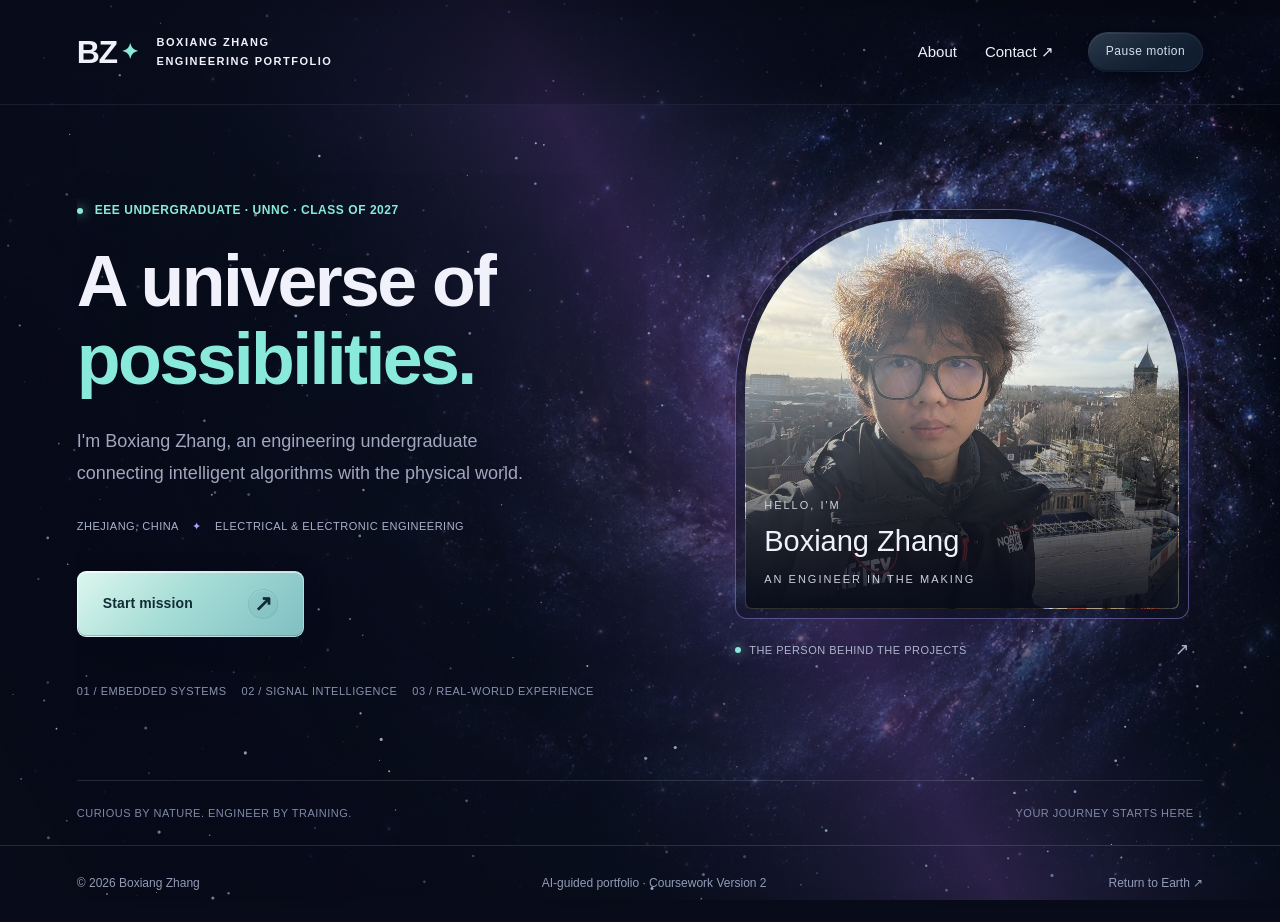
==== commit 684934c6: "Tighten Motion Lab card layout and expand driving task previews" ====
--- a/version2-20261024/index.html
+++ b/version2-20261024/index.html
@@ -1 +1 @@
-<!doctype html><html lang="en"><head><meta charset="utf-8"><meta name="viewport" content="width=device-width,initial-scale=1"><meta name="theme-color" content="#080b19"><meta name="description" content="Boxiang Zhang's interactive engineering portfolio. Explore embedded control, physiological signals and industry experience."><title>Home — Boxiang Zhang</title><link rel="icon" href="assets/mark.svg"><link rel="stylesheet" href="assets/galaxy.css?v=20261025-type1"><script src="assets/galaxy-motion.js?v=20261025-instruments4" defer></script><script src="assets/recording-source.js?v=20261025-publish1" defer></script><script src="assets/galaxy.js?v=20261025-publish1" defer></script></head><body class="welcome-site"><a class="skip" href="#main">Skip to content</a><canvas id="galaxy" aria-hidden="true"></canvas><div class="nebula" aria-hidden="true"></div><div class="ring-galaxy" aria-hidden="true"><div class="galaxy-ring ring-b"><span class="orbital-satellite"><img src="assets/satellite-cinematic.webp" alt="" width="640" height="320"></span></div></div><header><a class="brand" href="index.html">BZ<span>✦</span><small>BOXIANG ZHANG<br>ENGINEERING PORTFOLIO</small></a><nav aria-label="Main navigation"><a href="about.html">About</a><a href="contact.html">Contact ↗</a></nav><button id="motion" aria-pressed="false">Pause motion</button></header><main id="main"><section class="home"><div class="hero-copy"><p class="eyebrow"><span class="live-dot"></span> EEE UNDERGRADUATE · UNNC · CLASS OF 2027</p><h1>A universe of<br><em>possibilities.</em></h1><p class="intro">I'm Boxiang Zhang, an engineering undergraduate connecting intelligent algorithms with the physical world.</p><p class="location">ZHEJIANG, CHINA <span>✦</span> ELECTRICAL &amp; ELECTRONIC ENGINEERING</p><a class="button primary" href="explore.html">Start mission <span>↗</span></a><div class="home-tracks"><span>01 / EMBEDDED SYSTEMS</span><span>02 / SIGNAL INTELLIGENCE</span><span>03 / REAL-WORLD EXPERIENCE</span></div></div><figure class="portrait"><div class="portrait-window"><img src="assets/portrait.jpg" alt="Boxiang Zhang overlooking a city skyline" width="1024" height="768"><div class="portrait-caption"><span>HELLO, I'M</span><strong>Boxiang Zhang</strong><span>AN ENGINEER IN THE MAKING</span></div></div><figcaption><span class="live-dot"></span> THE PERSON BEHIND THE PROJECTS <span>↗</span></figcaption><span class="coordinate">30° N / EXPLORING WHAT'S NEXT</span></figure></section><div class="home-bottom"><span>CURIOUS BY NATURE. ENGINEER BY TRAINING.</span><span>YOUR JOURNEY STARTS HERE ↓</span></div></main><footer><span>© 2026 Boxiang Zhang</span><span>AI-guided portfolio · Coursework Version 2</span><a href="index.html">Return to Earth ↗</a></footer><div id="launch" aria-hidden="true"><div class="launch-stars"></div><div class="rocket">🚀</div><p>LAUNCHING NEXT DESTINATION</p><span>BOXIANG ZHANG / EXPLORATION IN PROGRESS</span></div></body></html>+<!doctype html><html lang="en"><head><meta charset="utf-8"><meta name="viewport" content="width=device-width,initial-scale=1"><meta name="theme-color" content="#080b19"><meta name="description" content="Boxiang Zhang's interactive engineering portfolio. Explore embedded control, physiological signals and industry experience."><title>Home — Boxiang Zhang</title><link rel="icon" href="assets/mark.svg"><link rel="stylesheet" href="assets/galaxy.css?v=20261025-card2"><script src="assets/galaxy-motion.js?v=20261025-instruments4" defer></script><script src="assets/recording-source.js?v=20261025-publish1" defer></script><script src="assets/galaxy.js?v=20261025-card2" defer></script></head><body class="welcome-site"><a class="skip" href="#main">Skip to content</a><canvas id="galaxy" aria-hidden="true"></canvas><div class="nebula" aria-hidden="true"></div><div class="ring-galaxy" aria-hidden="true"><div class="galaxy-ring ring-b"><span class="orbital-satellite"><img src="assets/satellite-cinematic.webp" alt="" width="640" height="320"></span></div></div><header><a class="brand" href="index.html">BZ<span>✦</span><small>BOXIANG ZHANG<br>ENGINEERING PORTFOLIO</small></a><nav aria-label="Main navigation"><a href="about.html">About</a><a href="contact.html">Contact ↗</a></nav><button id="motion" aria-pressed="false">Pause motion</button></header><main id="main"><section class="home"><div class="hero-copy"><p class="eyebrow"><span class="live-dot"></span> EEE UNDERGRADUATE · UNNC · CLASS OF 2027</p><h1>A universe of<br><em>possibilities.</em></h1><p class="intro">I'm Boxiang Zhang, an engineering undergraduate connecting intelligent algorithms with the physical world.</p><p class="location">ZHEJIANG, CHINA <span>✦</span> ELECTRICAL &amp; ELECTRONIC ENGINEERING</p><a class="button primary" href="explore.html">Start mission <span>↗</span></a><div class="home-tracks"><span>01 / EMBEDDED SYSTEMS</span><span>02 / SIGNAL INTELLIGENCE</span><span>03 / REAL-WORLD EXPERIENCE</span></div></div><figure class="portrait"><div class="portrait-window"><img src="assets/portrait.jpg" alt="Boxiang Zhang overlooking a city skyline" width="1024" height="768"><div class="portrait-caption"><span>HELLO, I'M</span><strong>Boxiang Zhang</strong><span>AN ENGINEER IN THE MAKING</span></div></div><figcaption><span class="live-dot"></span> THE PERSON BEHIND THE PROJECTS <span>↗</span></figcaption><span class="coordinate">30° N / EXPLORING WHAT'S NEXT</span></figure></section><div class="home-bottom"><span>CURIOUS BY NATURE. ENGINEER BY TRAINING.</span><span>YOUR JOURNEY STARTS HERE ↓</span></div></main><footer><span>© 2026 Boxiang Zhang</span><span>AI-guided portfolio · Coursework Version 2</span><a href="index.html">Return to Earth ↗</a></footer><div id="launch" aria-hidden="true"><div class="launch-stars"></div><div class="rocket">🚀</div><p>LAUNCHING NEXT DESTINATION</p><span>BOXIANG ZHANG / EXPLORATION IN PROGRESS</span></div></body></html>
--- a/version2-20261024/assets/galaxy.css
+++ b/version2-20261024/assets/galaxy.css
@@ -173,3 +173,15 @@
 @media(max-width:700px){.dash-heading h1{font-size:40px}.console-site .page-heading h1{font-size:38px}.console-site .home h1{font-size:48px}.console-site .contact h2{font-size:48px}}
 @media(max-width:520px){.console-rail{box-shadow:inset 0 -1px 0 #ffffff06;background:linear-gradient(180deg,#142131f5,#0d1928fa)}.console-rail .rail-nav{gap:2px}.rail-nav a{padding:7px 2px;gap:4px;min-height:49px;border-radius:7px}.rail-nav a>.rail-text{display:none}.rail-nav a>span:first-child{width:20px;height:20px}.rail-icon{width:18px;height:18px}.rail-short{font-family:var(--font);font-weight:500;font-size:10px;letter-spacing:0}.rail-nav a[aria-current=page]:before{top:auto;left:25%;right:25%;bottom:0;width:auto;height:2px;box-shadow:none}.console-site .home h1{font-size:46px}.console-site .section-top h2,.console-site .about h2{font-size:37px}}
 @media(prefers-reduced-motion:reduce){.rail-nav a{transition:none}}
+
+/* Give the driving preview the available card space; keep task links at its foot. */
+.dash-motion{display:flex;flex-direction:column}
+.dash-motion .dash-car-art{flex:1;min-height:190px;margin:16px -6px 18px;display:grid;align-items:center}
+.dash-motion .dash-car-art canvas{height:auto;aspect-ratio:600/240;width:100%}
+.dash-motion .dash-task-list{margin-top:auto;flex-shrink:0}
+@media(max-width:760px){.dash-motion .dash-car-art{flex:none;min-height:0;margin:12px -5px 15px}.dash-motion .dash-task-list{margin-top:0}}
+
+.dash-motion .dash-task-list a{padding:13px 11px;gap:9px;align-items:center}
+.dash-task-list .dash-task-copy{margin-left:0;min-width:0;color:#d0dce5;line-height:1.4}
+.dash-task-copy small{display:block;font-size:11px;line-height:1.5;font-weight:400;color:#8fa6b7;margin-top:5px}
+@media(max-width:520px){.dash-motion .dash-task-list a{padding:11px 9px;gap:7px}.dash-task-copy small{font-size:10px}}
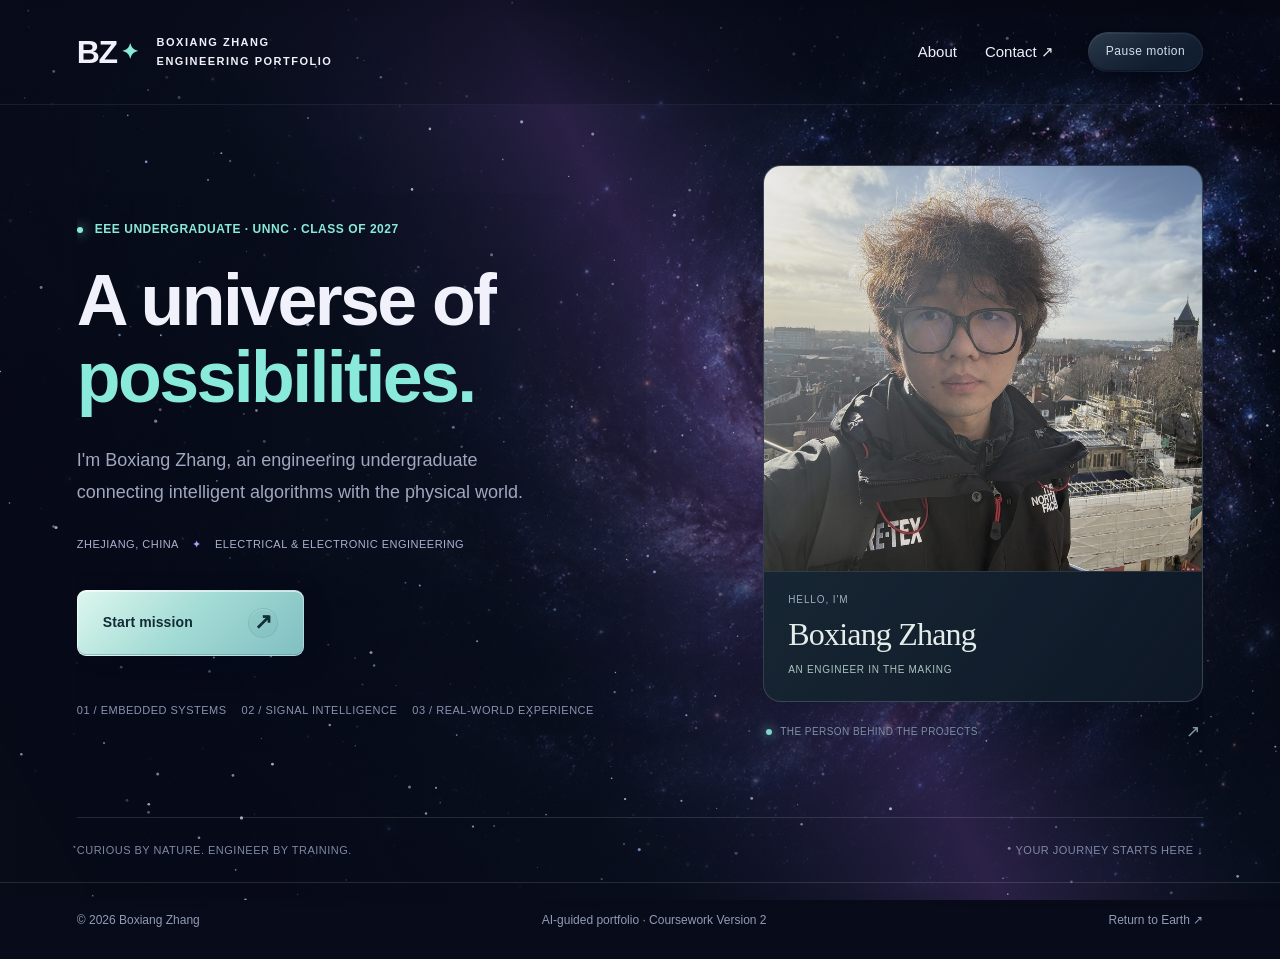
==== commit 41377a69: "Refine homepage portrait crop and integrate caption with portfolio panels" ====
--- a/version2-20261024/index.html
+++ b/version2-20261024/index.html
@@ -1 +1 @@
-<!doctype html><html lang="en"><head><meta charset="utf-8"><meta name="viewport" content="width=device-width,initial-scale=1"><meta name="theme-color" content="#080b19"><meta name="description" content="Boxiang Zhang's interactive engineering portfolio. Explore embedded control, physiological signals and industry experience."><title>Home — Boxiang Zhang</title><link rel="icon" href="assets/mark.svg"><link rel="stylesheet" href="assets/galaxy.css?v=20261025-card2"><script src="assets/galaxy-motion.js?v=20261025-instruments4" defer></script><script src="assets/recording-source.js?v=20261025-publish1" defer></script><script src="assets/galaxy.js?v=20261025-card2" defer></script></head><body class="welcome-site"><a class="skip" href="#main">Skip to content</a><canvas id="galaxy" aria-hidden="true"></canvas><div class="nebula" aria-hidden="true"></div><div class="ring-galaxy" aria-hidden="true"><div class="galaxy-ring ring-b"><span class="orbital-satellite"><img src="assets/satellite-cinematic.webp" alt="" width="640" height="320"></span></div></div><header><a class="brand" href="index.html">BZ<span>✦</span><small>BOXIANG ZHANG<br>ENGINEERING PORTFOLIO</small></a><nav aria-label="Main navigation"><a href="about.html">About</a><a href="contact.html">Contact ↗</a></nav><button id="motion" aria-pressed="false">Pause motion</button></header><main id="main"><section class="home"><div class="hero-copy"><p class="eyebrow"><span class="live-dot"></span> EEE UNDERGRADUATE · UNNC · CLASS OF 2027</p><h1>A universe of<br><em>possibilities.</em></h1><p class="intro">I'm Boxiang Zhang, an engineering undergraduate connecting intelligent algorithms with the physical world.</p><p class="location">ZHEJIANG, CHINA <span>✦</span> ELECTRICAL &amp; ELECTRONIC ENGINEERING</p><a class="button primary" href="explore.html">Start mission <span>↗</span></a><div class="home-tracks"><span>01 / EMBEDDED SYSTEMS</span><span>02 / SIGNAL INTELLIGENCE</span><span>03 / REAL-WORLD EXPERIENCE</span></div></div><figure class="portrait"><div class="portrait-window"><img src="assets/portrait.jpg" alt="Boxiang Zhang overlooking a city skyline" width="1024" height="768"><div class="portrait-caption"><span>HELLO, I'M</span><strong>Boxiang Zhang</strong><span>AN ENGINEER IN THE MAKING</span></div></div><figcaption><span class="live-dot"></span> THE PERSON BEHIND THE PROJECTS <span>↗</span></figcaption><span class="coordinate">30° N / EXPLORING WHAT'S NEXT</span></figure></section><div class="home-bottom"><span>CURIOUS BY NATURE. ENGINEER BY TRAINING.</span><span>YOUR JOURNEY STARTS HERE ↓</span></div></main><footer><span>© 2026 Boxiang Zhang</span><span>AI-guided portfolio · Coursework Version 2</span><a href="index.html">Return to Earth ↗</a></footer><div id="launch" aria-hidden="true"><div class="launch-stars"></div><div class="rocket">🚀</div><p>LAUNCHING NEXT DESTINATION</p><span>BOXIANG ZHANG / EXPLORATION IN PROGRESS</span></div></body></html>+<!doctype html><html lang="en"><head><meta charset="utf-8"><meta name="viewport" content="width=device-width,initial-scale=1"><meta name="theme-color" content="#080b19"><meta name="description" content="Boxiang Zhang's interactive engineering portfolio. Explore embedded control, physiological signals and industry experience."><title>Home — Boxiang Zhang</title><link rel="icon" href="assets/mark.svg"><link rel="stylesheet" href="assets/galaxy.css?v=20261025-portrait3"><script src="assets/galaxy-motion.js?v=20261025-instruments4" defer></script><script src="assets/recording-source.js?v=20261025-publish1" defer></script><script src="assets/galaxy.js?v=20261025-card2" defer></script></head><body class="welcome-site"><a class="skip" href="#main">Skip to content</a><canvas id="galaxy" aria-hidden="true"></canvas><div class="nebula" aria-hidden="true"></div><div class="ring-galaxy" aria-hidden="true"><div class="galaxy-ring ring-b"><span class="orbital-satellite"><img src="assets/satellite-cinematic.webp" alt="" width="640" height="320"></span></div></div><header><a class="brand" href="index.html">BZ<span>✦</span><small>BOXIANG ZHANG<br>ENGINEERING PORTFOLIO</small></a><nav aria-label="Main navigation"><a href="about.html">About</a><a href="contact.html">Contact ↗</a></nav><button id="motion" aria-pressed="false">Pause motion</button></header><main id="main"><section class="home"><div class="hero-copy"><p class="eyebrow"><span class="live-dot"></span> EEE UNDERGRADUATE · UNNC · CLASS OF 2027</p><h1>A universe of<br><em>possibilities.</em></h1><p class="intro">I'm Boxiang Zhang, an engineering undergraduate connecting intelligent algorithms with the physical world.</p><p class="location">ZHEJIANG, CHINA <span>✦</span> ELECTRICAL &amp; ELECTRONIC ENGINEERING</p><a class="button primary" href="explore.html">Start mission <span>↗</span></a><div class="home-tracks"><span>01 / EMBEDDED SYSTEMS</span><span>02 / SIGNAL INTELLIGENCE</span><span>03 / REAL-WORLD EXPERIENCE</span></div></div><figure class="portrait"><div class="portrait-window"><img src="assets/portrait.jpg" alt="Boxiang Zhang overlooking a city skyline" width="1024" height="768"><div class="portrait-caption"><span>HELLO, I'M</span><strong>Boxiang Zhang</strong><span>AN ENGINEER IN THE MAKING</span></div></div><figcaption><span class="live-dot"></span> THE PERSON BEHIND THE PROJECTS <span>↗</span></figcaption><span class="coordinate">30° N / EXPLORING WHAT'S NEXT</span></figure></section><div class="home-bottom"><span>CURIOUS BY NATURE. ENGINEER BY TRAINING.</span><span>YOUR JOURNEY STARTS HERE ↓</span></div></main><footer><span>© 2026 Boxiang Zhang</span><span>AI-guided portfolio · Coursework Version 2</span><a href="index.html">Return to Earth ↗</a></footer><div id="launch" aria-hidden="true"><div class="launch-stars"></div><div class="rocket">🚀</div><p>LAUNCHING NEXT DESTINATION</p><span>BOXIANG ZHANG / EXPLORATION IN PROGRESS</span></div></body></html>
--- a/version2-20261024/assets/galaxy.css
+++ b/version2-20261024/assets/galaxy.css
@@ -185,3 +185,17 @@
 .dash-task-list .dash-task-copy{margin-left:0;min-width:0;color:#d0dce5;line-height:1.4}
 .dash-task-copy small{display:block;font-size:11px;line-height:1.5;font-weight:400;color:#8fa6b7;margin-top:5px}
 @media(max-width:520px){.dash-motion .dash-task-list a{padding:11px 9px;gap:7px}.dash-task-copy small{font-size:10px}}
+
+/* Natural photo framing with a separate caption, matched to the satin panels. */
+.welcome-site .portrait{width:100%;max-width:440px;padding:0;justify-self:end;margin:0}
+.welcome-site .portrait-window{padding:0;overflow:hidden;border-radius:18px;border:1px solid #b1c5d139;background:linear-gradient(130deg,#172536,#0d1726);box-shadow:inset 0 1px 0 #ffffff12,0 22px 60px #02061160}
+.welcome-site .portrait img{width:100%;height:auto;aspect-ratio:1.08;object-fit:cover;object-position:43% 25%;border-radius:0;filter:brightness(.92) saturate(.86)}
+.welcome-site .portrait-window:after{display:none}
+.welcome-site .portrait-caption{position:relative;left:auto;bottom:auto;padding:20px 24px 22px;gap:4px;border-top:1px solid #d4e2df20;background:linear-gradient(125deg,#253c4038,transparent)}
+.welcome-site .portrait-caption span{font-size:10px;letter-spacing:.09em;color:#9caebc}
+.welcome-site .portrait-caption strong{font-family:var(--font-display);font-size:32px;font-weight:400;line-height:1.2;letter-spacing:-.025em;margin:2px 0 5px;color:#e3ece8}
+.welcome-site .portrait-caption span:last-child{font-size:10px;letter-spacing:.07em;color:#aac4bd}
+.welcome-site .portrait figcaption{padding:16px 3px;font-size:10px;letter-spacing:.045em;color:#93a9bb}
+.welcome-site .portrait .coordinate{display:none}
+@media(max-width:1000px) and (min-width:701px){.welcome-site .portrait-caption{padding:18px}.welcome-site .portrait-caption strong{font-size:27px}}
+@media(max-width:700px){.welcome-site .portrait{justify-self:center;width:100%;max-width:400px;margin:0 auto 8px}.welcome-site .portrait img{aspect-ratio:1.08;object-position:43% 25%}.welcome-site .portrait-caption{padding:18px 20px 20px}.welcome-site .portrait-caption strong{font-size:30px}.welcome-site .portrait figcaption{font-size:9px}}
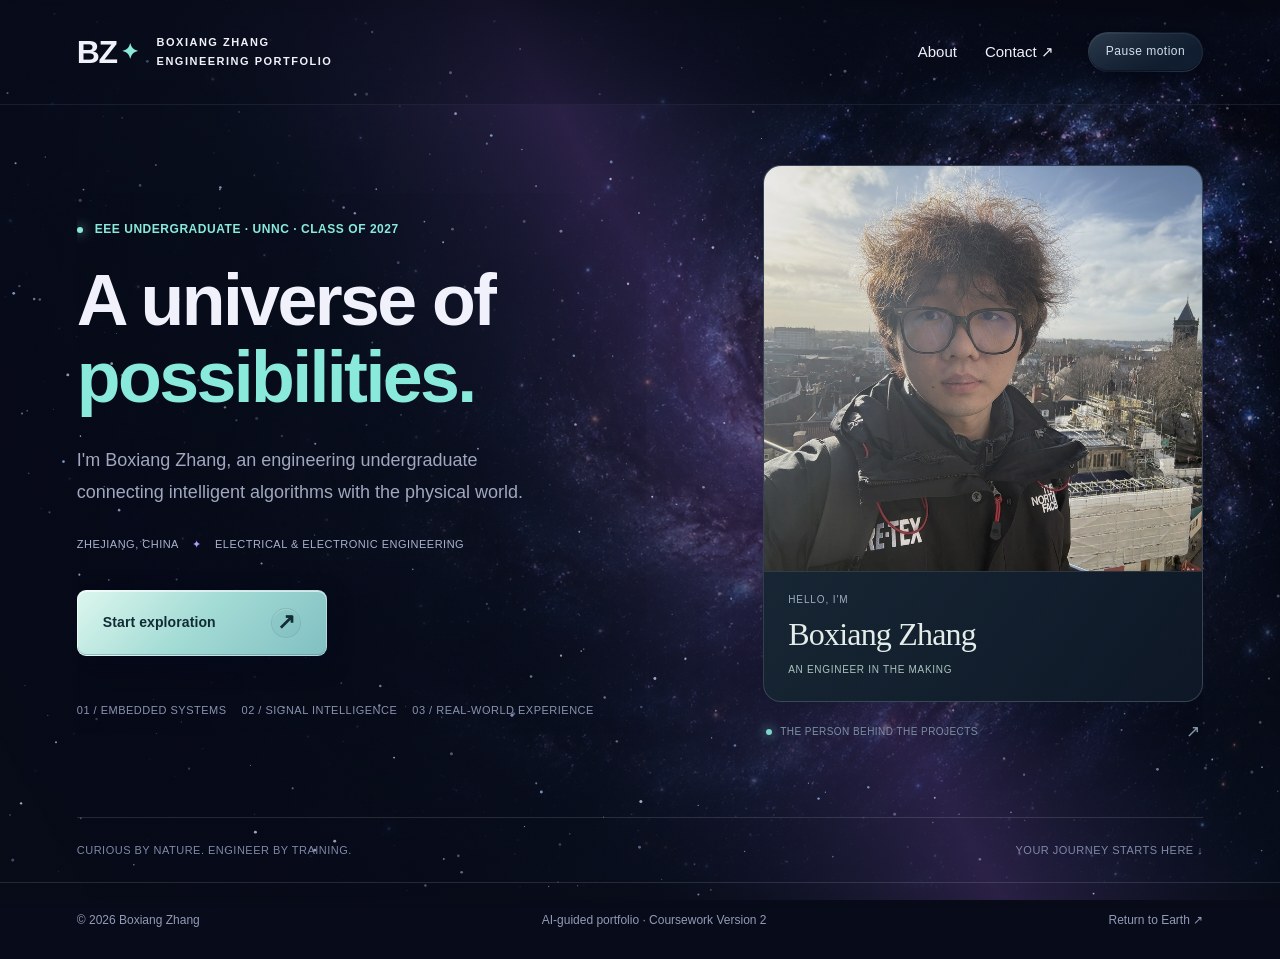
==== commit b82b6f8f: "Rename homepage button to Start exploration" ====
--- a/version2-20261024/index.html
+++ b/version2-20261024/index.html
@@ -1 +1 @@
-<!doctype html><html lang="en"><head><meta charset="utf-8"><meta name="viewport" content="width=device-width,initial-scale=1"><meta name="theme-color" content="#080b19"><meta name="description" content="Boxiang Zhang's interactive engineering portfolio. Explore embedded control, physiological signals and industry experience."><title>Home — Boxiang Zhang</title><link rel="icon" href="assets/mark.svg"><link rel="stylesheet" href="assets/galaxy.css?v=20261025-portrait3"><script src="assets/galaxy-motion.js?v=20261025-instruments4" defer></script><script src="assets/recording-source.js?v=20261025-publish1" defer></script><script src="assets/galaxy.js?v=20261025-card2" defer></script></head><body class="welcome-site"><a class="skip" href="#main">Skip to content</a><canvas id="galaxy" aria-hidden="true"></canvas><div class="nebula" aria-hidden="true"></div><div class="ring-galaxy" aria-hidden="true"><div class="galaxy-ring ring-b"><span class="orbital-satellite"><img src="assets/satellite-cinematic.webp" alt="" width="640" height="320"></span></div></div><header><a class="brand" href="index.html">BZ<span>✦</span><small>BOXIANG ZHANG<br>ENGINEERING PORTFOLIO</small></a><nav aria-label="Main navigation"><a href="about.html">About</a><a href="contact.html">Contact ↗</a></nav><button id="motion" aria-pressed="false">Pause motion</button></header><main id="main"><section class="home"><div class="hero-copy"><p class="eyebrow"><span class="live-dot"></span> EEE UNDERGRADUATE · UNNC · CLASS OF 2027</p><h1>A universe of<br><em>possibilities.</em></h1><p class="intro">I'm Boxiang Zhang, an engineering undergraduate connecting intelligent algorithms with the physical world.</p><p class="location">ZHEJIANG, CHINA <span>✦</span> ELECTRICAL &amp; ELECTRONIC ENGINEERING</p><a class="button primary" href="explore.html">Start mission <span>↗</span></a><div class="home-tracks"><span>01 / EMBEDDED SYSTEMS</span><span>02 / SIGNAL INTELLIGENCE</span><span>03 / REAL-WORLD EXPERIENCE</span></div></div><figure class="portrait"><div class="portrait-window"><img src="assets/portrait.jpg" alt="Boxiang Zhang overlooking a city skyline" width="1024" height="768"><div class="portrait-caption"><span>HELLO, I'M</span><strong>Boxiang Zhang</strong><span>AN ENGINEER IN THE MAKING</span></div></div><figcaption><span class="live-dot"></span> THE PERSON BEHIND THE PROJECTS <span>↗</span></figcaption><span class="coordinate">30° N / EXPLORING WHAT'S NEXT</span></figure></section><div class="home-bottom"><span>CURIOUS BY NATURE. ENGINEER BY TRAINING.</span><span>YOUR JOURNEY STARTS HERE ↓</span></div></main><footer><span>© 2026 Boxiang Zhang</span><span>AI-guided portfolio · Coursework Version 2</span><a href="index.html">Return to Earth ↗</a></footer><div id="launch" aria-hidden="true"><div class="launch-stars"></div><div class="rocket">🚀</div><p>LAUNCHING NEXT DESTINATION</p><span>BOXIANG ZHANG / EXPLORATION IN PROGRESS</span></div></body></html>+<!doctype html><html lang="en"><head><meta charset="utf-8"><meta name="viewport" content="width=device-width,initial-scale=1"><meta name="theme-color" content="#080b19"><meta name="description" content="Boxiang Zhang's interactive engineering portfolio. Explore embedded control, physiological signals and industry experience."><title>Home — Boxiang Zhang</title><link rel="icon" href="assets/mark.svg"><link rel="stylesheet" href="assets/galaxy.css?v=20261025-portrait3"><script src="assets/galaxy-motion.js?v=20261025-instruments4" defer></script><script src="assets/recording-source.js?v=20261025-publish1" defer></script><script src="assets/galaxy.js?v=20261025-card2" defer></script></head><body class="welcome-site"><a class="skip" href="#main">Skip to content</a><canvas id="galaxy" aria-hidden="true"></canvas><div class="nebula" aria-hidden="true"></div><div class="ring-galaxy" aria-hidden="true"><div class="galaxy-ring ring-b"><span class="orbital-satellite"><img src="assets/satellite-cinematic.webp" alt="" width="640" height="320"></span></div></div><header><a class="brand" href="index.html">BZ<span>✦</span><small>BOXIANG ZHANG<br>ENGINEERING PORTFOLIO</small></a><nav aria-label="Main navigation"><a href="about.html">About</a><a href="contact.html">Contact ↗</a></nav><button id="motion" aria-pressed="false">Pause motion</button></header><main id="main"><section class="home"><div class="hero-copy"><p class="eyebrow"><span class="live-dot"></span> EEE UNDERGRADUATE · UNNC · CLASS OF 2027</p><h1>A universe of<br><em>possibilities.</em></h1><p class="intro">I'm Boxiang Zhang, an engineering undergraduate connecting intelligent algorithms with the physical world.</p><p class="location">ZHEJIANG, CHINA <span>✦</span> ELECTRICAL &amp; ELECTRONIC ENGINEERING</p><a class="button primary" href="explore.html">Start exploration <span>↗</span></a><div class="home-tracks"><span>01 / EMBEDDED SYSTEMS</span><span>02 / SIGNAL INTELLIGENCE</span><span>03 / REAL-WORLD EXPERIENCE</span></div></div><figure class="portrait"><div class="portrait-window"><img src="assets/portrait.jpg" alt="Boxiang Zhang overlooking a city skyline" width="1024" height="768"><div class="portrait-caption"><span>HELLO, I'M</span><strong>Boxiang Zhang</strong><span>AN ENGINEER IN THE MAKING</span></div></div><figcaption><span class="live-dot"></span> THE PERSON BEHIND THE PROJECTS <span>↗</span></figcaption><span class="coordinate">30° N / EXPLORING WHAT'S NEXT</span></figure></section><div class="home-bottom"><span>CURIOUS BY NATURE. ENGINEER BY TRAINING.</span><span>YOUR JOURNEY STARTS HERE ↓</span></div></main><footer><span>© 2026 Boxiang Zhang</span><span>AI-guided portfolio · Coursework Version 2</span><a href="index.html">Return to Earth ↗</a></footer><div id="launch" aria-hidden="true"><div class="launch-stars"></div><div class="rocket">🚀</div><p>LAUNCHING NEXT DESTINATION</p><span>BOXIANG ZHANG / EXPLORATION IN PROGRESS</span></div></body></html>
